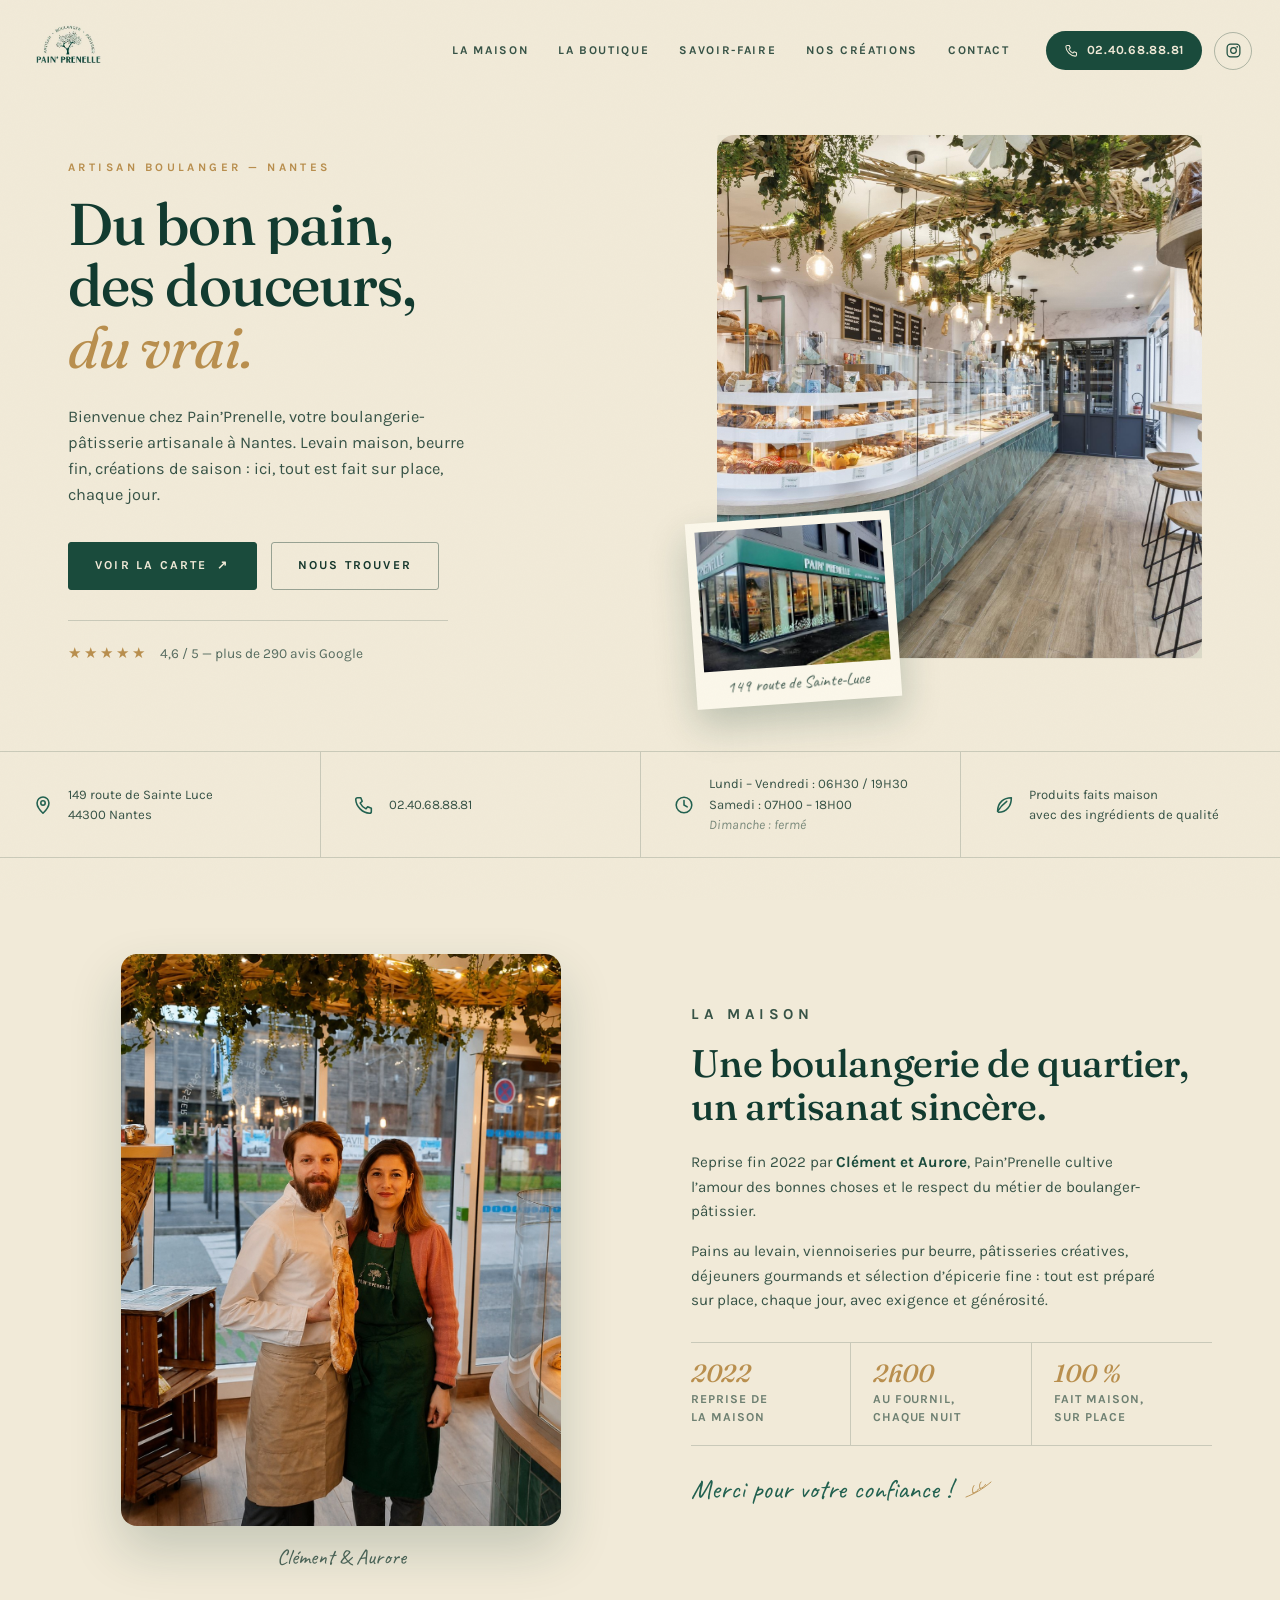
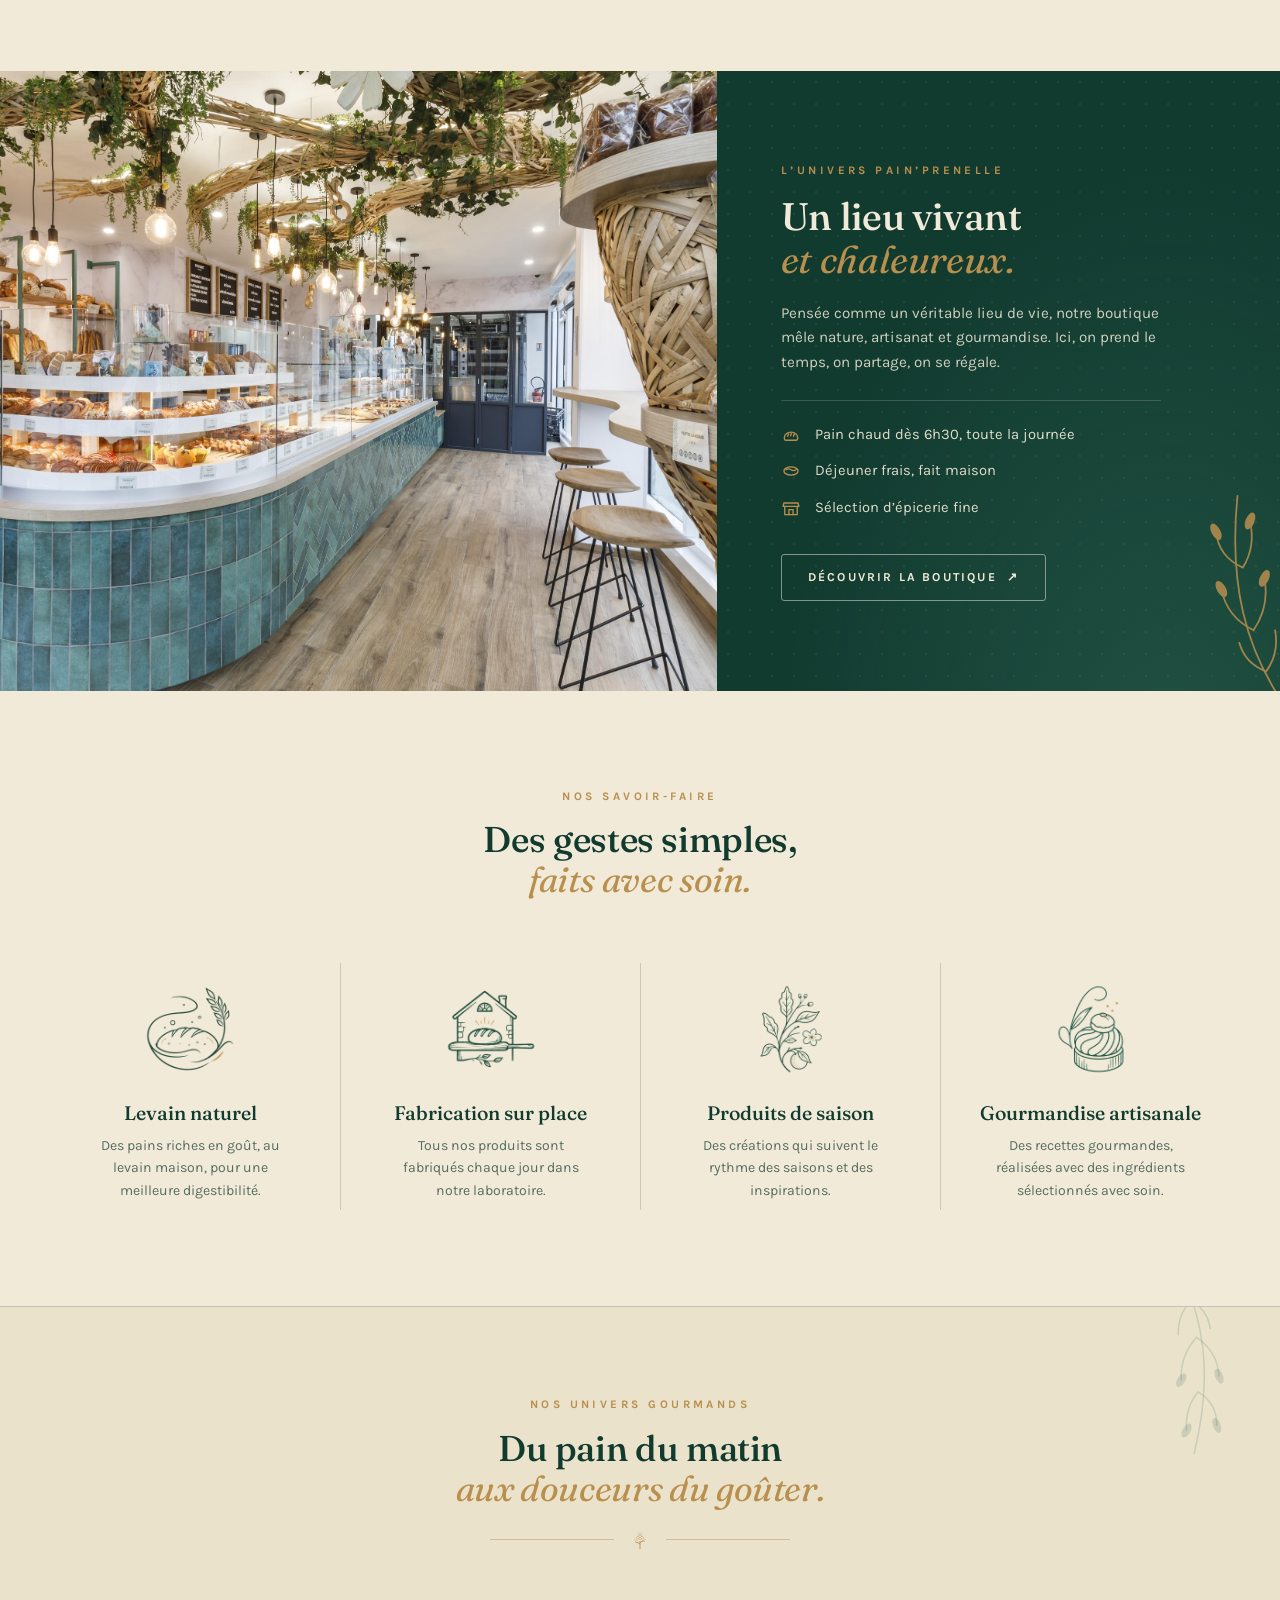
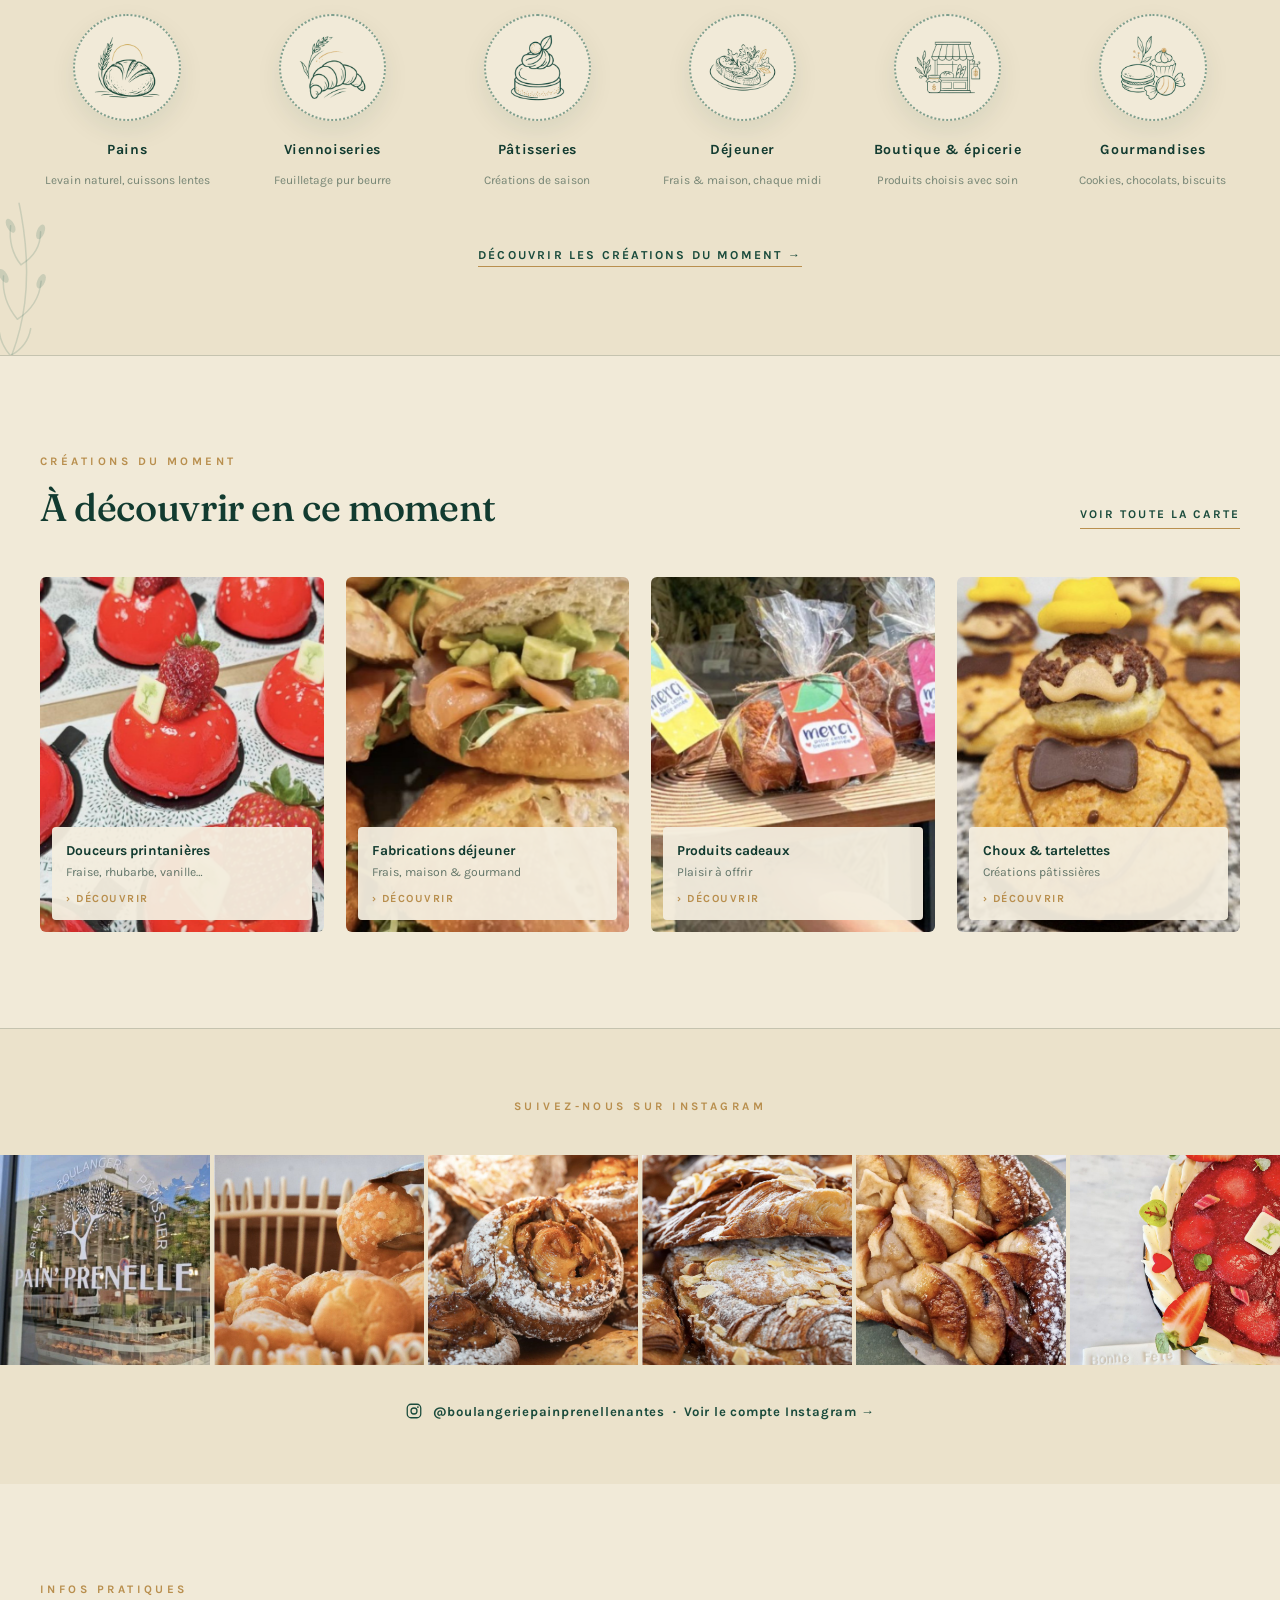
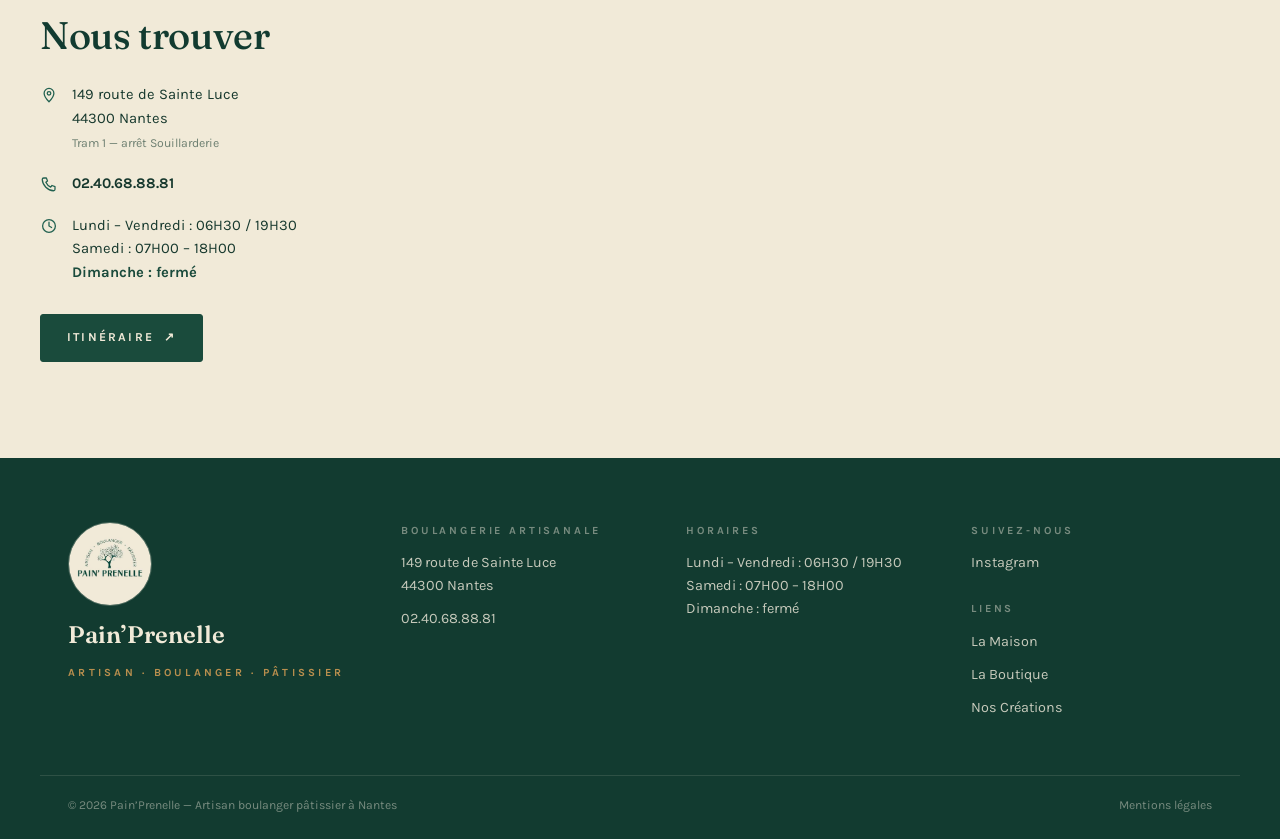
==== index.html @ 29877a32 "Site vitrine Pain'Prenelle — boulangerie artisanale à Nantes Co-Authored-By: Claude Fable 5 <noreply" ====
<!DOCTYPE html>
<html lang="fr">
<head>
  <meta charset="UTF-8" />
  <meta name="viewport" content="width=device-width, initial-scale=1.0" />
  <title>Pain'Prenelle — Artisan Boulanger Pâtissier à Nantes</title>
  <meta name="description" content="Pain'Prenelle, boulangerie-pâtisserie artisanale à Nantes (Doulon-Bottière). Pain au levain maison, viennoiseries et créations uniques, du lundi au samedi." />
  <link rel="preconnect" href="https://fonts.googleapis.com" />
  <link rel="preconnect" href="https://fonts.gstatic.com" crossorigin />
  <link href="https://fonts.googleapis.com/css2?family=Fraunces:ital,opsz,wght@0,9..144,300;0,9..144,400;0,9..144,500;0,9..144,600;1,9..144,300;1,9..144,400;1,9..144,500&family=Karla:ital,wght@0,300;0,400;0,500;0,600;0,700;1,400&family=Caveat:wght@500;600&display=swap" rel="stylesheet" />
  <link rel="stylesheet" href="styles.css?v=23" />
  <link rel="icon" href="assets/logo.jpg" />
</head>
<body>

  <!-- ============ NAV ============ -->
  <header class="nav" id="nav">
    <div class="nav__inner">
      <a href="#" class="nav__brand">
        <img src="assets/logo.jpg" alt="Pain'Prenelle — Artisan Boulanger Pâtissier" />
      </a>
      <nav class="nav__links">
        <a href="#maison">La Maison</a>
        <a href="#boutique">La Boutique</a>
        <a href="#savoirfaire">Savoir-faire</a>
        <a href="#creations">Nos Créations</a>
        <a href="#contact">Contact</a>
      </nav>
      <div class="nav__right">
        <a href="tel:0240688881" class="nav__tel">
          <svg width="15" height="15" viewBox="0 0 24 24"><use href="#icon-phone"/></svg>
          02.40.68.88.81
        </a>
        <a href="https://www.instagram.com/boulangeriepainprenellenantes/" target="_blank" rel="noopener" class="nav__insta" aria-label="Instagram">
          <svg width="17" height="17" viewBox="0 0 24 24"><use href="#icon-insta"/></svg>
        </a>
      </div>
      <button class="nav__burger" id="burger" aria-label="Menu">
        <span></span><span></span>
      </button>
    </div>
  </header>

  <div class="mobile-menu" id="mobileMenu">
    <a href="#maison">La Maison</a>
    <a href="#boutique">La Boutique</a>
    <a href="#savoirfaire">Savoir-faire</a>
    <a href="#creations">Nos Créations</a>
    <a href="#contact">Contact</a>
    <a href="tel:0240688881" class="mobile-menu__tel">02 40 68 88 81</a>
  </div>

  <!-- ============ HERO ============ -->
  <section class="hero">
    <div class="container hero__grid">
      <div class="hero__text">
        <p class="eyebrow hero-in hero-in--eyebrow">Artisan boulanger — Nantes</p>
        <h1>
          <span class="hline"><span class="hline__in">Du bon pain,</span></span>
          <span class="hline"><span class="hline__in hline__in--2">des douceurs,</span></span>
          <span class="hline"><span class="hline__in hline__in--3"><em>du vrai.</em></span></span>
        </h1>
        <p class="hero__intro hero-in hero-in--intro">
          Bienvenue chez Pain’Prenelle, votre boulangerie-pâtisserie
          artisanale à Nantes. Levain maison, beurre fin, créations
          de saison : ici, tout est fait sur place, chaque jour.
        </p>
        <div class="hero__actions hero-in hero-in--actions">
          <a href="#creations" class="btn btn--solid">Voir la carte <span aria-hidden="true">↗</span></a>
          <a href="#contact" class="btn btn--outline">Nous trouver</a>
        </div>
        <p class="hero__trust hero-in hero-in--trust">
          <span class="hero__stars" aria-hidden="true">★★★★★</span>
          4,6 / 5 — plus de 290 avis Google
        </p>
      </div>

      <div class="hero__visual">
        <div class="hero__arch">
          <img src="assets/interieur.jpg" alt="L'intérieur de la boutique Pain'Prenelle : comptoir carrelé vert sous les suspensions végétales" />
        </div>
        <figure class="hero__polaroid" aria-hidden="true">
          <img src="assets/devanture.jpg" alt="" />
          <figcaption>149 route de Sainte-Luce</figcaption>
        </figure>
      </div>
    </div>
  </section>

  <!-- ============ BARRE INFOS ============ -->
  <div class="infobar">
    <div class="infobar__cell reveal">
      <svg width="22" height="22" viewBox="0 0 24 24"><use href="#icon-pin"/></svg>
      <p>149 route de Sainte Luce<br/>44300 Nantes</p>
    </div>
    <div class="infobar__cell reveal">
      <svg width="22" height="22" viewBox="0 0 24 24"><use href="#icon-phone"/></svg>
      <p>02.40.68.88.81</p>
    </div>
    <div class="infobar__cell reveal">
      <svg width="22" height="22" viewBox="0 0 24 24"><use href="#icon-clock"/></svg>
      <p>Lundi – Vendredi : 06H30 / 19H30<br/>Samedi : 07H00 – 18H00<br/><span>Dimanche : fermé</span></p>
    </div>
    <div class="infobar__cell reveal">
      <svg width="22" height="22" viewBox="0 0 24 24"><use href="#icon-leaf"/></svg>
      <p>Produits faits maison<br/>avec des ingrédients de qualité</p>
    </div>
  </div>

  <!-- ============ LA MAISON ============ -->
  <section class="maison" id="maison">
    <div class="container maison__grid">
      <figure class="maison__portrait reveal">
        <img src="assets/clement-aurore.jpg" alt="Clément et Aurore dans leur boutique, une baguette à la main" />
        <figcaption>Clément &amp; Aurore</figcaption>
      </figure>

      <div class="maison__text">
        <p class="eyebrow reveal">La Maison</p>
        <h2 class="reveal">Une boulangerie de quartier,<br/>un artisanat sincère.</h2>
        <p class="reveal">
          Reprise fin 2022 par <strong>Clément et Aurore</strong>, Pain’Prenelle
          cultive l’amour des bonnes choses et le respect du métier
          de boulanger-pâtissier.
        </p>
        <p class="reveal">
          Pains au levain, viennoiseries pur beurre, pâtisseries créatives,
          déjeuners gourmands et sélection d’épicerie fine :
          tout est préparé sur place, chaque jour, avec exigence et générosité.
        </p>

        <ul class="maison__facts reveal">
          <li><b>2022</b><span>Reprise de<br/>la maison</span></li>
          <li><b>2h00</b><span>Au fournil,<br/>chaque nuit</span></li>
          <li><b>100 %</b><span>Fait maison,<br/>sur place</span></li>
        </ul>

        <p class="signature reveal">Merci pour votre confiance !
          <svg width="30" height="22" viewBox="0 0 60 40" aria-hidden="true"><use href="#branch-small"/></svg>
        </p>
      </div>
        </div>
  </section>

  <!-- ============ LA BOUTIQUE — panneau vert ============ -->
  <section class="boutique" id="boutique">
    <div class="boutique__media reveal">
      <img class="img-flush" src="assets/interieur.jpg" alt="L'intérieur de la boutique Pain'Prenelle : comptoir carrelé vert et suspensions végétales" />
    </div>
    <div class="boutique__panel">
      <svg class="boutique__branch" viewBox="0 0 200 260" aria-hidden="true"><use href="#branch-big"/></svg>
      <p class="eyebrow eyebrow--gold reveal">L’univers Pain’Prenelle</p>
      <h2 class="reveal">Un lieu vivant<br/><em>et chaleureux.</em></h2>
      <p class="reveal">
        Pensée comme un véritable lieu de vie, notre boutique mêle nature,
        artisanat et gourmandise. Ici, on prend le temps, on partage, on se régale.
      </p>
      <ul class="boutique__list reveal">
        <li>
          <svg width="20" height="20" viewBox="0 0 24 24"><use href="#icon-bread"/></svg>
          Pain chaud dès 6h30, toute la journée
        </li>
        <li>
          <svg width="20" height="20" viewBox="0 0 24 24"><use href="#icon-lunch"/></svg>
          Déjeuner frais, fait maison
        </li>
        <li>
          <svg width="20" height="20" viewBox="0 0 24 24"><use href="#icon-store"/></svg>
          Sélection d’épicerie fine
        </li>
      </ul>
      <a href="#contact" class="btn btn--outline-cream reveal">Découvrir la boutique <span aria-hidden="true">↗</span></a>
    </div>
  </section>

  <!-- ============ SAVOIR-FAIRE ============ -->
  <section class="savoir" id="savoirfaire">
    <div class="section-head reveal">
      <p class="eyebrow eyebrow--center">Nos savoir-faire</p>
      <h2>Des gestes simples,<br/><em>faits avec soin.</em></h2>
    </div>
    <div class="savoir__grid">
      <div class="savoir__cell reveal">
        <img src="assets/ill-levain.png" alt="" />
        <h3>Levain naturel</h3>
        <p>Des pains riches en goût, au levain maison, pour une meilleure digestibilité.</p>
      </div>
      <div class="savoir__cell reveal">
        <img src="assets/ill-fournil.png" alt="" />
        <h3>Fabrication sur place</h3>
        <p>Tous nos produits sont fabriqués chaque jour dans notre laboratoire.</p>
      </div>
      <div class="savoir__cell reveal">
        <img src="assets/ill-saison.png" alt="" />
        <h3>Produits de saison</h3>
        <p>Des créations qui suivent le rythme des saisons et des inspirations.</p>
      </div>
      <div class="savoir__cell reveal">
        <img src="assets/ill-gourmandise-art.png" alt="" />
        <h3>Gourmandise artisanale</h3>
        <p>Des recettes gourmandes, réalisées avec des ingrédients sélectionnés avec soin.</p>
      </div>
    </div>
  </section>

  <!-- ============ UNIVERS GOURMANDS ============ -->
  <section class="univers">
    <svg class="univers__deco univers__deco--l" viewBox="0 0 200 260" aria-hidden="true"><use href="#branch-big"/></svg>
    <svg class="univers__deco univers__deco--r" viewBox="0 0 200 260" aria-hidden="true"><use href="#branch-big"/></svg>

    <div class="section-head reveal">
      <p class="eyebrow eyebrow--center">Nos univers gourmands</p>
      <h2>Du pain du matin<br/><em>aux douceurs du goûter.</em></h2>
      <div class="section-head__ornament" aria-hidden="true">
        <i></i>
        <svg width="20" height="20" viewBox="0 0 60 60"><use href="#tree-icon"/></svg>
        <i></i>
      </div>
    </div>

    <div class="univers__row">
      <a href="#creations" class="univers__item reveal">
        <span class="univers__medal"><img src="assets/ill-pains.png" alt="" /></span>
        <span>Pains</span>
        <small>Levain naturel, cuissons lentes</small>
      </a>
      <a href="#creations" class="univers__item reveal">
        <span class="univers__medal"><img src="assets/ill-viennoiseries.png" alt="" /></span>
        <span>Viennoiseries</span>
        <small>Feuilletage pur beurre</small>
      </a>
      <a href="#creations" class="univers__item reveal">
        <span class="univers__medal"><img src="assets/ill-patisseries.png" alt="" /></span>
        <span>Pâtisseries</span>
        <small>Créations de saison</small>
      </a>
      <a href="#creations" class="univers__item reveal">
        <span class="univers__medal"><img src="assets/ill-dejeuner.png" alt="" /></span>
        <span>Déjeuner</span>
        <small>Frais &amp; maison, chaque midi</small>
      </a>
      <a href="#creations" class="univers__item reveal">
        <span class="univers__medal"><img src="assets/ill-boutique.png" alt="" /></span>
        <span>Boutique &amp; épicerie</span>
        <small>Produits choisis avec soin</small>
      </a>
      <a href="#creations" class="univers__item reveal">
        <span class="univers__medal"><img src="assets/ill-gourmandises.png" alt="" /></span>
        <span>Gourmandises</span>
        <small>Cookies, chocolats, biscuits</small>
      </a>
    </div>

    <p class="univers__cta reveal">
      <a href="#creations">Découvrir les créations du moment <span aria-hidden="true">→</span></a>
    </p>
  </section>

  <!-- ============ CRÉATIONS DU MOMENT ============ -->
  <section class="creations" id="creations">
    <div class="creations__head">
      <div>
        <p class="eyebrow reveal">Créations du moment</p>
        <h2 class="reveal">À découvrir en ce moment</h2>
      </div>
      <a class="creations__all reveal" href="https://www.instagram.com/boulangeriepainprenellenantes/" target="_blank" rel="noopener">Voir toute la carte</a>
    </div>
    <div class="creations__grid">
      <article class="create-card reveal">
        <img src="assets/create-douceurs.jpg" alt="Douceurs printanières aux fraises" />
        <div class="create-card__chip">
          <strong>Douceurs printanières</strong>
          <span>Fraise, rhubarbe, vanille…</span>
          <em>› Découvrir</em>
        </div>
      </article>
      <article class="create-card reveal">
        <img src="assets/create-dejeuner.jpg" alt="Sandwichs maison saumon-avocat" />
        <div class="create-card__chip">
          <strong>Fabrications déjeuner</strong>
          <span>Frais, maison &amp; gourmand</span>
          <em>› Découvrir</em>
        </div>
      </article>
      <article class="create-card reveal">
        <img src="assets/create-cadeaux.jpg" alt="Cakes à offrir" />
        <div class="create-card__chip">
          <strong>Produits cadeaux</strong>
          <span>Plaisir à offrir</span>
          <em>› Découvrir</em>
        </div>
      </article>
      <article class="create-card reveal">
        <img src="assets/create-choux.jpg" alt="Choux et tartelettes créatifs" />
        <div class="create-card__chip">
          <strong>Choux &amp; tartelettes</strong>
          <span>Créations pâtissières</span>
          <em>› Découvrir</em>
        </div>
      </article>
    </div>
  </section>

  <!-- ============ INSTAGRAM ============ -->
  <section class="insta">
    <p class="eyebrow eyebrow--center reveal">Suivez-nous sur Instagram</p>
    <div class="insta__grid">
      <a class="insta__cell reveal" href="https://www.instagram.com/boulangeriepainprenellenantes/" target="_blank" rel="noopener" aria-label="Voir sur Instagram"><img src="assets/insta-vitrine.jpg" alt="" loading="lazy" /><span class="insta__ico"><svg width="30" height="30" viewBox="0 0 24 24"><use href="#icon-insta"/></svg></span></a>
      <a class="insta__cell reveal" href="https://www.instagram.com/boulangeriepainprenellenantes/" target="_blank" rel="noopener" aria-label="Voir sur Instagram"><img src="assets/insta-choux.jpg" alt="" loading="lazy" /><span class="insta__ico"><svg width="30" height="30" viewBox="0 0 24 24"><use href="#icon-insta"/></svg></span></a>
      <a class="insta__cell reveal" href="https://www.instagram.com/boulangeriepainprenellenantes/" target="_blank" rel="noopener" aria-label="Voir sur Instagram"><img src="assets/insta-roules.jpg" alt="" loading="lazy" /><span class="insta__ico"><svg width="30" height="30" viewBox="0 0 24 24"><use href="#icon-insta"/></svg></span></a>
      <a class="insta__cell reveal" href="https://www.instagram.com/boulangeriepainprenellenantes/" target="_blank" rel="noopener" aria-label="Voir sur Instagram"><img src="assets/insta-croissants.jpg" alt="" loading="lazy" /><span class="insta__ico"><svg width="30" height="30" viewBox="0 0 24 24"><use href="#icon-insta"/></svg></span></a>
      <a class="insta__cell reveal" href="https://www.instagram.com/boulangeriepainprenellenantes/" target="_blank" rel="noopener" aria-label="Voir sur Instagram"><img src="assets/insta-tarte.jpg" alt="" loading="lazy" /><span class="insta__ico"><svg width="30" height="30" viewBox="0 0 24 24"><use href="#icon-insta"/></svg></span></a>
      <a class="insta__cell reveal" href="https://www.instagram.com/boulangeriepainprenellenantes/" target="_blank" rel="noopener" aria-label="Voir sur Instagram"><img src="assets/insta-maman.jpg" alt="" loading="lazy" /><span class="insta__ico"><svg width="30" height="30" viewBox="0 0 24 24"><use href="#icon-insta"/></svg></span></a>
    </div>
    <p class="insta__link reveal">
      <a href="https://www.instagram.com/boulangeriepainprenellenantes/" target="_blank" rel="noopener">
        <svg width="18" height="18" viewBox="0 0 24 24"><use href="#icon-insta"/></svg>
        @boulangeriepainprenellenantes&nbsp;&nbsp;·&nbsp;&nbsp;Voir le compte Instagram →
      </a>
    </p>
  </section>

  <!-- ============ NOUS TROUVER ============ -->
  <section class="trouver" id="contact">
    <div class="trouver__infos">
      <p class="eyebrow reveal">Infos pratiques</p>
      <h2 class="reveal">Nous trouver</h2>
      <ul class="trouver__list reveal">
        <li>
          <svg width="18" height="18" viewBox="0 0 24 24"><use href="#icon-pin"/></svg>
          <span>149 route de Sainte Luce<br/>44300 Nantes<br/><small>Tram 1 — arrêt Souillarderie</small></span>
        </li>
        <li>
          <svg width="18" height="18" viewBox="0 0 24 24"><use href="#icon-phone"/></svg>
          <span><a href="tel:0240688881">02.40.68.88.81</a></span>
        </li>
        <li>
          <svg width="18" height="18" viewBox="0 0 24 24"><use href="#icon-clock"/></svg>
          <span>Lundi – Vendredi : 06H30 / 19H30<br/>Samedi : 07H00 – 18H00<br/><strong>Dimanche : fermé</strong></span>
        </li>
      </ul>
      <a class="btn btn--solid reveal" href="https://maps.google.com/?q=Pain+Prenelle+149+route+de+Sainte+Luce+44300+Nantes" target="_blank" rel="noopener">Itinéraire <span aria-hidden="true">↗</span></a>
    </div>
    <div class="trouver__map reveal">
      <iframe
        title="Plan d'accès Pain'Prenelle"
        src="https://www.google.com/maps?q=Pain%27Prenelle+149+route+de+Sainte+Luce+44300+Nantes&output=embed"
        loading="lazy" referrerpolicy="no-referrer-when-downgrade" allowfullscreen></iframe>
    </div>
  </section>

  <!-- ============ FOOTER ============ -->
  <footer class="footer">
    <div class="container footer__inner">
      <div class="footer__brand">
        <img class="footer__logo" src="assets/logo.jpg" alt="Logo Pain'Prenelle" />
        <span class="footer__name">Pain’Prenelle</span>
        <span class="footer__tag">Artisan · Boulanger · Pâtissier</span>
      </div>
      <div class="footer__col">
        <span class="footer__col-title">Boulangerie artisanale</span>
        <p>149 route de Sainte Luce<br/>44300 Nantes</p>
        <a href="tel:0240688881">02.40.68.88.81</a>
      </div>
      <div class="footer__col">
        <span class="footer__col-title">Horaires</span>
        <p>Lundi – Vendredi : 06H30 / 19H30<br/>Samedi : 07H00 – 18H00<br/>Dimanche : fermé</p>
      </div>
      <div class="footer__col">
        <span class="footer__col-title">Suivez-nous</span>
        <a href="https://www.instagram.com/boulangeriepainprenellenantes/" target="_blank" rel="noopener">Instagram</a>
        <span class="footer__col-title footer__col-title--gap">Liens</span>
        <a href="#maison">La Maison</a>
        <a href="#boutique">La Boutique</a>
        <a href="#creations">Nos Créations</a>
      </div>
    </div>
    <div class="footer__legal container">
      <span>© 2026 Pain’Prenelle — Artisan boulanger pâtissier à Nantes</span>
      <span>Mentions légales</span>
    </div>
  </footer>

  <!-- ============ SVG DEFS ============ -->
  <svg width="0" height="0" style="position:absolute" aria-hidden="true">
    <defs>
      <!-- Arbre du logo -->
      <g id="tree-icon">
        <path d="M30 56 L30 34 M30 42 C26 38 22 37 18 37 M30 38 C34 34 38 33 42 33"
              fill="none" stroke="currentColor" stroke-width="2.6" stroke-linecap="round"/>
        <g fill="currentColor">
          <circle cx="30" cy="16" r="2.1"/><circle cx="24" cy="19" r="1.8"/><circle cx="36" cy="19" r="1.8"/>
          <circle cx="19" cy="24" r="1.7"/><circle cx="41" cy="24" r="1.7"/><circle cx="30" cy="22" r="1.9"/>
          <circle cx="25" cy="26" r="1.6"/><circle cx="35" cy="26" r="1.6"/><circle cx="15" cy="29" r="1.4"/>
          <circle cx="45" cy="29" r="1.4"/><circle cx="21" cy="31" r="1.5"/><circle cx="39" cy="31" r="1.5"/>
          <circle cx="30" cy="28" r="1.6"/><circle cx="26" cy="12" r="1.5"/><circle cx="34" cy="12" r="1.5"/>
          <circle cx="30" cy="9" r="1.3"/><circle cx="17" cy="34" r="1.2"/><circle cx="43" cy="34" r="1.2"/>
        </g>
      </g>
      <!-- Épi vitrophanie -->
      <g id="wheat-sprig">
        <path d="M60 290 C60 200 60 120 60 40" fill="none" stroke="currentColor" stroke-width="6" stroke-linecap="round"/>
        <g fill="currentColor">
          <ellipse cx="60" cy="34" rx="7" ry="14"/>
          <ellipse cx="42" cy="72" rx="7" ry="13" transform="rotate(-28 42 72)"/>
          <ellipse cx="78" cy="72" rx="7" ry="13" transform="rotate(28 78 72)"/>
          <ellipse cx="38" cy="118" rx="7" ry="13" transform="rotate(-30 38 118)"/>
          <ellipse cx="82" cy="118" rx="7" ry="13" transform="rotate(30 82 118)"/>
          <ellipse cx="36" cy="164" rx="7" ry="13" transform="rotate(-32 36 164)"/>
          <ellipse cx="84" cy="164" rx="7" ry="13" transform="rotate(32 84 164)"/>
          <ellipse cx="34" cy="210" rx="7" ry="13" transform="rotate(-34 34 210)"/>
          <ellipse cx="86" cy="210" rx="7" ry="13" transform="rotate(34 86 210)"/>
        </g>
      </g>
      <!-- Petit brin doré -->
      <g id="branch-small" fill="none" stroke="currentColor" stroke-width="1.8" stroke-linecap="round">
        <path d="M4 36 C20 30 38 20 54 6"/>
        <path d="M18 28 C16 22 17 17 20 13 M18 28 C23 27 27 24 29 20"/>
        <path d="M32 19 C30 14 31 10 34 6 M32 19 C37 18 41 15 43 11"/>
      </g>
      <!-- Grande branche décor panneau vert -->
      <g id="branch-big" fill="none" stroke="currentColor" stroke-width="2" stroke-linecap="round">
        <path d="M180 250 C140 190 120 120 130 20"/>
        <path d="M148 170 C128 160 116 144 112 124 M148 170 C160 152 164 132 160 112"/>
        <path d="M136 100 C118 92 108 78 106 60 M136 100 C146 84 148 66 144 48"/>
        <path d="M162 216 C146 210 136 198 132 184 M162 216 C172 202 175 186 172 170"/>
        <ellipse cx="112" cy="124" rx="5" ry="10" transform="rotate(-30 112 124)" fill="currentColor" stroke="none"/>
        <ellipse cx="160" cy="112" rx="5" ry="10" transform="rotate(25 160 112)" fill="currentColor" stroke="none"/>
        <ellipse cx="106" cy="60" rx="5" ry="10" transform="rotate(-28 106 60)" fill="currentColor" stroke="none"/>
        <ellipse cx="144" cy="48" rx="5" ry="10" transform="rotate(22 144 48)" fill="currentColor" stroke="none"/>
      </g>
      <!-- Icônes line-art -->
      <g id="icon-pin" fill="none" stroke="currentColor" stroke-width="1.7" stroke-linecap="round" stroke-linejoin="round">
        <path d="M12 21 C12 21 5.5 14.8 5.5 9.8 A6.5 6.5 0 0 1 18.5 9.8 C18.5 14.8 12 21 12 21 Z"/>
        <circle cx="12" cy="9.8" r="2.4"/>
      </g>
      <g id="icon-phone" fill="none" stroke="currentColor" stroke-width="1.7" stroke-linecap="round" stroke-linejoin="round">
        <path d="M5 4 L8.5 4 L10 8 L7.8 9.8 C8.9 12.2 11.8 15.1 14.2 16.2 L16 14 L20 15.5 L20 19 C20 20.1 19.1 21 18 21 C10.3 20.6 3.4 13.7 3 6 C3 4.9 3.9 4 5 4 Z"/>
      </g>
      <g id="icon-clock" fill="none" stroke="currentColor" stroke-width="1.7" stroke-linecap="round">
        <circle cx="12" cy="12" r="8.5"/>
        <path d="M12 7 L12 12 L15.5 14"/>
      </g>
      <g id="icon-leaf">
        <path d="M5 19 C5 9 12 4 20 4 C20 13 15 20 6 20 M5 19 C8 14 11 11 15 8"
              fill="none" stroke="currentColor" stroke-width="1.7" stroke-linecap="round" stroke-linejoin="round"/>
      </g>
      <g id="icon-whisk" fill="none" stroke="currentColor" stroke-width="1.6" stroke-linecap="round">
        <path d="M8.5 3 C5.5 8 5.5 12 9 14.5 M15.5 3 C18.5 8 18.5 12 15 14.5 M12 2.5 C10 8 10 12 12 15"/>
        <path d="M12 15 L12 21 M10.5 17.5 L13.5 17.5"/>
      </g>
      <g id="icon-heart">
        <path d="M12 20 C6 15.5 3.5 12 3.5 8.8 A4.3 4.3 0 0 1 12 7.2 A4.3 4.3 0 0 1 20.5 8.8 C20.5 12 18 15.5 12 20 Z"
              fill="none" stroke="currentColor" stroke-width="1.7" stroke-linejoin="round"/>
      </g>
      <g id="icon-bread" fill="none" stroke="currentColor" stroke-width="1.6" stroke-linecap="round">
        <path d="M4 15 A8 6.5 0 0 1 20 15 L20 16.5 A1.8 1.8 0 0 1 18.2 18.3 L5.8 18.3 A1.8 1.8 0 0 1 4 16.5 Z"/>
        <path d="M9 10.5 L8 13.5 M12.5 10 L11.5 13 M16 10.5 L15 13.5"/>
      </g>
      <g id="icon-croissant" fill="none" stroke="currentColor" stroke-width="1.6" stroke-linecap="round" stroke-linejoin="round">
        <path d="M4.5 16 C4.5 10 9 5.5 15 5.5 C18 5.5 20 7.5 20 10 C20 14.5 15.5 19 10.5 19 C7 19 4.5 18 4.5 16 Z"/>
        <path d="M9.5 6.8 C8.5 10 8.5 14 10 17.8 M14.5 5.8 C13 9.5 13 13.5 14.5 17.5"/>
      </g>
      <g id="icon-cake" fill="none" stroke="currentColor" stroke-width="1.6" stroke-linecap="round" stroke-linejoin="round">
        <path d="M5 20 L5 13 A2 2 0 0 1 7 11 L17 11 A2 2 0 0 1 19 13 L19 20"/>
        <path d="M4 20 L20 20 M5 15.5 C7 17 9 17 12 15.5 C15 14 17 14 19 15.5"/>
        <path d="M12 11 L12 8 M12 8 C10.8 7 10.8 5.5 12 4.5 C13.2 5.5 13.2 7 12 8 Z"/>
      </g>
      <g id="icon-lunch" fill="none" stroke="currentColor" stroke-width="1.6" stroke-linecap="round" stroke-linejoin="round">
        <path d="M3.5 12 A8.5 5 0 0 1 20.5 12 A8.5 5 0 0 1 3.5 12 Z"/>
        <path d="M6 10.5 C8 9 10 9 12 10.5 C14 12 16 12 18 10.5"/>
      </g>
      <g id="icon-store" fill="none" stroke="currentColor" stroke-width="1.6" stroke-linecap="round" stroke-linejoin="round">
        <path d="M4.5 10 L4.5 20 L19.5 20 L19.5 10"/>
        <path d="M3.5 6 L20.5 6 L21.5 10 L2.5 10 Z"/>
        <path d="M9.5 20 L9.5 14 L14.5 14 L14.5 20"/>
      </g>
      <g id="icon-sweet" fill="none" stroke="currentColor" stroke-width="1.6" stroke-linecap="round" stroke-linejoin="round">
        <path d="M6.5 12 L17.5 12 L16 20 L8 20 Z"/>
        <path d="M6.5 12 A5.5 5.5 0 0 1 17.5 12"/>
        <path d="M12 6.5 L12 4.5 M12 4.5 A1.2 1.2 0 1 1 12.01 4.5"/>
      </g>
      <g id="icon-insta">
        <rect x="3" y="3" width="18" height="18" rx="5" fill="none" stroke="currentColor" stroke-width="1.7"/>
        <circle cx="12" cy="12" r="4" fill="none" stroke="currentColor" stroke-width="1.7"/>
        <circle cx="17.2" cy="6.8" r="1.2" fill="currentColor"/>
      </g>
    </defs>
  </svg>

  <script src="main.js?v=4"></script>
</body>
</html>
---- styles.css ----
/* ==========================================================
   PAIN'PRENELLE — Artisan Boulanger Pâtissier, Nantes
   Structure maquette : hero split, barre infos, sections
   alternées crème/vert, savoir-faire, univers, créations.
   ========================================================== */

:root {
  --green-950: #0D2B21;
  --green-900: #123B30;
  --green-800: #1A4B3C;
  --green-700: #226150;
  --green-200: #BFDCCB;
  --cream: #F1EAD8;      /* fond exact du logo */
  --cream-soft: #EBE2CB;
  --cream-deep: #E0D4B6;
  --ink: #16382D;
  --gold: #B98F4E;

  --font-display: "Fraunces", Georgia, serif;
  --font-body: "Karla", -apple-system, sans-serif;
  --font-hand: "Caveat", cursive;

  --ease: cubic-bezier(0.22, 1, 0.36, 1);
  --container: 1200px;
  --hairline: 1px solid rgba(22, 56, 45, 0.18);
  --pad-x: max(28px, calc((100vw - var(--container)) / 2));
  --section-pad: clamp(60px, 7.5vw, 96px);
}

* { margin: 0; padding: 0; box-sizing: border-box; }

html { scroll-behavior: smooth; }

body {
  font-family: var(--font-body);
  background: var(--cream);
  color: var(--ink);
  line-height: 1.6;
  -webkit-font-smoothing: antialiased;
  overflow-x: hidden;
}

/* Grain papier discret */
body::after {
  content: "";
  position: fixed;
  inset: 0;
  z-index: 2000;
  pointer-events: none;
  opacity: 0.02;
  mix-blend-mode: multiply;
  background-image: url("data:image/svg+xml,%3Csvg xmlns='http://www.w3.org/2000/svg' width='240' height='240'%3E%3Cfilter id='n'%3E%3CfeTurbulence type='fractalNoise' baseFrequency='0.85' numOctaves='2' stitchTiles='stitch'/%3E%3C/filter%3E%3Crect width='240' height='240' filter='url(%23n)'/%3E%3C/svg%3E");
}

::selection { background: var(--green-700); color: var(--cream); }

.container { max-width: var(--container); margin: 0 auto; padding: 0 28px; }

h1, h2, h3 { font-family: var(--font-display); font-weight: 500; line-height: 1.12; }
h2 { font-size: clamp(1.75rem, 3vw, 2.5rem); letter-spacing: -0.01em; color: var(--green-900); }

a { color: inherit; }

.eyebrow {
  font-size: 0.72rem;
  font-weight: 700;
  letter-spacing: 0.3em;
  text-transform: uppercase;
  color: var(--gold);
  margin-bottom: 16px;
}
.eyebrow--gold { color: var(--gold); }
.eyebrow--center { text-align: center; }

/* ---------- Boutons ---------- */
.btn {
  display: inline-flex;
  align-items: center;
  gap: 10px;
  padding: 13px 26px;
  font-size: 0.76rem;
  font-weight: 700;
  letter-spacing: 0.18em;
  text-transform: uppercase;
  text-decoration: none;
  border-radius: 3px;
  border: 1px solid var(--green-800);
  transition: background 0.4s var(--ease), color 0.4s var(--ease), border-color 0.4s var(--ease), transform 0.4s var(--ease);
}
.btn:hover { transform: translateY(-1px); }
.btn--solid { background: var(--green-800); color: var(--cream); }
.btn--solid:hover { background: var(--green-950); border-color: var(--green-950); }
.btn--outline { background: transparent; color: var(--ink); border-color: rgba(22, 56, 45, 0.4); }
.btn--outline:hover { background: var(--green-800); color: var(--cream); border-color: var(--green-800); }
.btn--outline-cream { background: transparent; color: var(--cream); border-color: rgba(244, 238, 223, 0.5); }
.btn--outline-cream:hover { background: var(--cream); color: var(--green-900); border-color: var(--cream); }

/* ---------- Placeholders restants ---------- */
.ph {
  position: relative;
  background-color: var(--cream-deep);
  background-image: radial-gradient(rgba(22, 56, 45, 0.14) 1px, transparent 1px);
  background-size: 14px 14px;
  display: flex;
  align-items: center;
  justify-content: center;
  min-height: 200px;
}
.ph::after {
  content: attr(data-label);
  font-size: 0.7rem;
  font-weight: 700;
  letter-spacing: 0.18em;
  text-transform: uppercase;
  color: rgba(22, 56, 45, 0.5);
  background: var(--cream-deep);
  padding: 6px 14px;
  text-align: center;
  max-width: 85%;
}
.img-flush { display: block; width: 100%; height: 100%; object-fit: cover; }

/* ---------- Nav ---------- */
.nav {
  position: fixed;
  top: 0; left: 0; right: 0;
  z-index: 100;
  background: var(--cream);
  padding: 10px 0;
  transition: box-shadow 0.4s var(--ease), padding 0.4s var(--ease);
}
.nav.scrolled { padding: 6px 0; box-shadow: 0 1px 0 rgba(22, 56, 45, 0.14), 0 8px 24px rgba(18, 59, 48, 0.06); }
.nav__inner {
  max-width: 1320px;
  margin: 0 auto;
  padding: 0 28px;
  display: flex;
  align-items: center;
  gap: 36px;
}
.nav__brand img { display: block; height: 81px; width: auto; }
.nav__links { display: flex; gap: 30px; margin-left: auto; }
.nav__links a {
  font-size: 0.74rem;
  font-weight: 700;
  letter-spacing: 0.14em;
  text-transform: uppercase;
  text-decoration: none;
  color: rgba(22, 56, 45, 0.85);
  transition: color 0.35s var(--ease);
}
.nav__links a:hover { color: var(--gold); }
.nav__right { display: flex; align-items: center; gap: 12px; }
.nav__tel {
  display: inline-flex;
  align-items: center;
  gap: 8px;
  background: var(--green-800);
  color: var(--cream);
  text-decoration: none;
  font-size: 0.78rem;
  font-weight: 700;
  letter-spacing: 0.06em;
  padding: 10px 18px;
  border-radius: 999px;
  transition: background 0.35s var(--ease);
}
.nav__tel:hover { background: var(--green-950); }
.nav__insta {
  display: inline-flex;
  align-items: center;
  justify-content: center;
  width: 38px; height: 38px;
  border: 1px solid rgba(22, 56, 45, 0.3);
  border-radius: 999px;
  color: var(--green-800);
  transition: all 0.35s var(--ease);
}
.nav__insta:hover { background: var(--green-800); color: var(--cream); border-color: var(--green-800); }

.nav__burger {
  display: none;
  background: none;
  border: none;
  cursor: pointer;
  width: 34px; height: 30px;
  position: relative;
  z-index: 110;
}
.nav__burger span {
  position: absolute;
  left: 4px; right: 4px;
  height: 2px;
  background: var(--green-900);
  transition: all 0.4s var(--ease);
}
.nav__burger span:nth-child(1) { top: 10px; }
.nav__burger span:nth-child(2) { top: 18px; }
.nav__burger.open span:nth-child(1) { top: 14px; transform: rotate(45deg); }
.nav__burger.open span:nth-child(2) { top: 14px; transform: rotate(-45deg); }

.mobile-menu {
  position: fixed;
  inset: 0;
  z-index: 99;
  background: var(--cream);
  display: flex;
  flex-direction: column;
  align-items: center;
  justify-content: center;
  gap: 26px;
  opacity: 0;
  pointer-events: none;
  transition: opacity 0.45s var(--ease);
}
.mobile-menu.open { opacity: 1; pointer-events: auto; }
.mobile-menu a {
  font-family: var(--font-display);
  font-size: 1.9rem;
  font-weight: 500;
  color: var(--green-900);
  text-decoration: none;
}
.mobile-menu__tel { font-size: 1.2rem !important; color: var(--gold) !important; }

/* ---------- Hero — arche + polaroid + tampon ---------- */
.hero {
  padding: clamp(118px, 15vh, 170px) 0 clamp(52px, 7vh, 84px);
}
.hero__grid {
  display: grid;
  grid-template-columns: 1.05fr 1fr;
  gap: clamp(44px, 6vw, 96px);
  align-items: center;
}
.hero__text h1 {
  font-size: clamp(2.7rem, 4.6vw, 4.2rem);
  line-height: 1.05;
  color: var(--green-900);
  margin-bottom: 26px;
  letter-spacing: -0.015em;
}
.hero__text h1 em { font-style: italic; font-weight: 400; color: var(--gold); }
.hero__intro {
  font-size: 1.02rem;
  color: rgba(22, 56, 45, 0.85);
  max-width: 42ch;
  margin-bottom: 34px;
}
.hero__actions { display: flex; gap: 14px; flex-wrap: wrap; }
.hero__trust {
  margin-top: 30px;
  padding-top: 20px;
  border-top: var(--hairline);
  max-width: 380px;
  font-size: 0.86rem;
  color: rgba(22, 56, 45, 0.7);
  display: flex;
  align-items: center;
  gap: 12px;
}
.hero__stars { color: var(--gold); letter-spacing: 3px; font-size: 0.95rem; }

/* composition visuelle */
.hero__visual { position: relative; padding: 0 10px 30px 26px; }
.hero__arch {
  width: min(100%, 520px);
  margin-left: auto;
  aspect-ratio: 10 / 10.8;
  max-height: 62vh;
  border-radius: 18px;
  overflow: hidden;
  box-shadow: 0 28px 60px rgba(18, 59, 48, 0.22);
}
.hero__arch img {
  width: 100%;
  height: 100%;
  object-fit: cover;
  object-position: 42% 60%;
}
.hero__polaroid {
  position: absolute;
  left: 0;
  bottom: -14px;
  width: clamp(170px, 16vw, 225px);
  margin: 0;
  background: #FBF7EA;
  padding: 9px 9px 10px;
  box-shadow: 0 16px 36px rgba(18, 59, 48, 0.24);
  transform: rotate(-4deg);
  transition: transform 0.5s var(--ease);
}
.hero__polaroid:hover { transform: rotate(-1deg); }
.hero__polaroid img {
  display: block;
  width: 100%;
  aspect-ratio: 4 / 3;
  object-fit: cover;
  object-position: 55% 30%;
}
.hero__polaroid figcaption {
  padding-top: 8px;
  font-family: var(--font-hand);
  font-size: 1.05rem;
  color: rgba(22, 56, 45, 0.8);
  text-align: center;
  line-height: 1.1;
}

/* ---------- Barre infos ---------- */
.infobar {
  display: grid;
  grid-template-columns: repeat(4, 1fr);
  border-top: var(--hairline);
  border-bottom: var(--hairline);
  background: var(--cream);
}
.infobar__cell {
  display: flex;
  align-items: center;
  gap: 14px;
  padding: 22px clamp(18px, 2.5vw, 40px);
}
.infobar__cell + .infobar__cell { border-left: var(--hairline); }
.infobar__cell svg { flex-shrink: 0; color: var(--green-700); }
.infobar__cell p { font-size: 0.82rem; line-height: 1.55; color: rgba(22, 56, 45, 0.85); }
.infobar__cell p span { color: rgba(22, 56, 45, 0.55); font-style: italic; }

/* ---------- La Maison ---------- */
.maison { padding: var(--section-pad) 0; }
.maison__grid {
  display: grid;
  grid-template-columns: 1.05fr 1fr;
  gap: clamp(48px, 6vw, 96px);
  align-items: center;
}
.maison__text h2 { margin-bottom: 22px; }
.maison__text p { font-size: 0.95rem; color: rgba(22, 56, 45, 0.85); margin-bottom: 16px; max-width: 52ch; }
.maison__text strong { color: var(--green-800); }

.maison__facts {
  list-style: none;
  display: flex;
  margin: 30px 0 6px;
  border-top: var(--hairline);
  border-bottom: var(--hairline);
}
.maison__facts li {
  flex: 1;
  display: flex;
  flex-direction: column;
  gap: 4px;
  padding: 18px 20px 18px 0;
}
.maison__facts li + li { border-left: var(--hairline); padding-left: 22px; }
.maison__facts b {
  font-family: var(--font-display);
  font-style: italic;
  font-weight: 500;
  font-size: 1.55rem;
  color: var(--gold);
  line-height: 1;
}
.maison__facts span {
  font-size: 0.76rem;
  font-weight: 700;
  letter-spacing: 0.08em;
  text-transform: uppercase;
  color: rgba(22, 56, 45, 0.6);
  line-height: 1.5;
}

.signature {
  font-family: var(--font-hand);
  font-size: 1.7rem !important;
  color: var(--green-700) !important;
  margin-top: 22px;
  display: flex;
  align-items: center;
  gap: 12px;
}
.signature svg { color: var(--gold); }

.maison__portrait {
  margin: 0;
  width: min(100%, 440px);
  justify-self: center;
}
.maison__portrait img {
  display: block;
  width: 100%;
  aspect-ratio: 10 / 13;
  object-fit: cover;
  border-radius: 16px;
  box-shadow: 0 24px 52px rgba(18, 59, 48, 0.2);
}
.maison__portrait figcaption {
  margin-top: 14px;
  font-family: var(--font-hand);
  font-size: 1.35rem;
  color: rgba(22, 56, 45, 0.75);
  text-align: center;
}

/* ---------- La Boutique — photo / panneau vert ---------- */
.boutique {
  display: grid;
  grid-template-columns: 1fr minmax(420px, 44%);
  align-items: stretch;
  background: var(--green-900);
}
.boutique__media { min-height: 500px; position: relative; }
.boutique__media .img-flush { position: absolute; inset: 0; object-position: 78% 30%; }
.boutique__panel {
  position: relative;
  overflow: hidden;
  color: var(--cream);
  padding: clamp(56px, 7vw, 96px) var(--pad-x) clamp(56px, 7vw, 96px) clamp(40px, 5vw, 80px);
  background:
    radial-gradient(rgba(241, 234, 216, 0.06) 1.2px, transparent 1.2px),
    radial-gradient(ellipse at 80% 110%, rgba(59, 122, 100, 0.35), transparent 60%),
    var(--green-900);
  background-size: 22px 22px, auto, auto;
}
.boutique__panel h2 { color: var(--cream); margin-bottom: 20px; }
.boutique__panel h2 em { font-style: italic; font-weight: 400; color: var(--gold); }
.boutique__panel > p:not(.eyebrow) { font-size: 0.95rem; color: rgba(241, 234, 216, 0.85); max-width: 42ch; margin-bottom: 26px; }
.boutique__list {
  list-style: none;
  display: grid;
  gap: 13px;
  margin-bottom: 34px;
  padding-top: 22px;
  border-top: 1px solid rgba(241, 234, 216, 0.18);
  max-width: 380px;
  position: relative;
  z-index: 2;
}
.boutique__list li {
  display: flex;
  align-items: center;
  gap: 14px;
  font-size: 0.92rem;
  color: rgba(241, 234, 216, 0.92);
}
.boutique__list svg { flex-shrink: 0; color: var(--gold); }
.boutique__branch {
  position: absolute;
  right: -20px;
  bottom: -20px;
  width: clamp(140px, 14vw, 210px);
  color: var(--gold);
  opacity: 0.85;
  transform-origin: 90% 95%;
  animation: sway 5.5s ease-in-out infinite alternate;
}
@keyframes sway {
  from { transform: rotate(-1.6deg); }
  to   { transform: rotate(1.6deg); }
}

/* ---------- En-tête de section centré ---------- */
.section-head {
  text-align: center;
  margin-bottom: clamp(40px, 5vw, 64px);
}
.section-head .eyebrow { margin-bottom: 14px; }
.section-head h2 { font-size: clamp(1.7rem, 2.8vw, 2.3rem); }
.section-head h2 em { font-style: italic; font-weight: 400; color: var(--gold); }

/* ---------- Savoir-faire ---------- */
.savoir { padding: var(--section-pad) 28px; }
.savoir__grid {
  max-width: var(--container);
  margin: 0 auto;
  display: grid;
  grid-template-columns: repeat(4, 1fr);
}
.savoir__cell {
  text-align: center;
  padding: 18px clamp(20px, 2.8vw, 44px) 8px;
}
.savoir__cell + .savoir__cell { border-left: var(--hairline); }
.savoir__cell img {
  width: 96px;
  height: 96px;
  object-fit: contain;
  margin-bottom: 18px;
  transition: transform 0.5s var(--ease);
}
.savoir__cell:hover img { transform: translateY(-5px); }
.savoir__cell h3 {
  font-family: var(--font-display);
  font-size: 1.22rem;
  font-weight: 500;
  color: var(--green-900);
  margin-bottom: 10px;
}
.savoir__cell p { font-size: 0.88rem; color: rgba(22, 56, 45, 0.7); max-width: 26ch; margin: 0 auto; }

/* ---------- Univers gourmands — médaillons ---------- */
.univers {
  position: relative;
  overflow: hidden;
  border-top: var(--hairline);
  border-bottom: var(--hairline);
  background: var(--cream-soft);
  padding: clamp(56px, 7vw, 88px) 28px;
}
.univers__deco {
  position: absolute;
  width: clamp(120px, 12vw, 190px);
  color: rgba(34, 97, 80, 0.16);
  pointer-events: none;
}
.univers__deco--l { left: -26px; bottom: -30px; transform: scaleX(-1) rotate(6deg); }
.univers__deco--r { right: -26px; top: -34px; transform: rotate(-172deg); }

.section-head__ornament {
  display: flex;
  align-items: center;
  gap: 16px;
  max-width: 300px;
  margin: 22px auto 0;
  color: var(--gold);
}
.section-head__ornament i { flex: 1; border-top: 1px solid rgba(185, 143, 78, 0.45); }
.univers__row {
  max-width: var(--container);
  margin: 0 auto;
  display: flex;
  justify-content: center;
  gap: clamp(14px, 2.4vw, 40px);
  flex-wrap: nowrap;
}
.univers__item {
  display: flex;
  flex-direction: column;
  align-items: center;
  gap: 6px;
  text-decoration: none;
  flex: 1 1 0;
  min-width: 0;
}
.univers__item > span:nth-of-type(2) {
  margin-top: 12px;
  font-size: 0.88rem;
  font-weight: 700;
  letter-spacing: 0.04em;
  color: var(--green-900);
  border-bottom: 1.5px solid transparent;
  padding-bottom: 3px;
  transition: border-color 0.4s var(--ease), color 0.4s var(--ease);
}
.univers__item:hover > span:nth-of-type(2) { border-color: var(--gold); color: var(--green-800); }
.univers__item small {
  font-size: 0.74rem;
  color: rgba(22, 56, 45, 0.55);
  text-align: center;
  line-height: 1.45;
}
.univers__cta {
  text-align: center;
  margin-top: clamp(36px, 4.5vw, 52px);
}
.univers__cta a {
  font-size: 0.76rem;
  font-weight: 700;
  letter-spacing: 0.18em;
  text-transform: uppercase;
  text-decoration: none;
  color: var(--green-800);
  border-bottom: 1.5px solid var(--gold);
  padding-bottom: 4px;
  transition: color 0.35s var(--ease);
}
.univers__cta a:hover { color: var(--gold); }
.univers__medal {
  display: flex;
  align-items: center;
  justify-content: center;
  width: clamp(92px, 8.4vw, 126px);
  height: clamp(92px, 8.4vw, 126px);
  border-radius: 50%;
  border: 2px dotted rgba(34, 97, 80, 0.55);
  background: var(--cream);
  box-shadow: 0 10px 26px rgba(18, 59, 48, 0.08);
  transition: transform 0.5s var(--ease), border-color 0.5s var(--ease), box-shadow 0.5s var(--ease);
}
.univers__medal img {
  width: 70%;
  height: 70%;
  object-fit: contain;
}
.univers__item:hover .univers__medal {
  transform: rotate(6deg) scale(1.06);
  border-color: var(--gold);
  box-shadow: 0 16px 34px rgba(18, 59, 48, 0.14);
}

/* ---------- Créations du moment ---------- */
.creations { padding: var(--section-pad) 28px; }
.creations__head {
  max-width: var(--container);
  margin: 0 auto clamp(32px, 4vw, 48px);
  display: flex;
  align-items: flex-end;
  justify-content: space-between;
  gap: 24px;
}
.creations__all {
  font-size: 0.74rem;
  font-weight: 700;
  letter-spacing: 0.18em;
  text-transform: uppercase;
  text-decoration: none;
  color: var(--green-800);
  border-bottom: 1.5px solid var(--gold);
  padding-bottom: 4px;
  white-space: nowrap;
  transition: color 0.35s var(--ease);
}
.creations__all:hover { color: var(--gold); }
.creations__grid {
  max-width: var(--container);
  margin: 0 auto;
  display: grid;
  grid-template-columns: repeat(4, 1fr);
  gap: 22px;
}
.create-card { position: relative; overflow: hidden; border-radius: 6px; }
.create-card img, .create-card .ph {
  display: block;
  width: 100%;
  aspect-ratio: 4 / 5;
  object-fit: cover;
  transition: transform 0.8s var(--ease);
}
.create-card:hover img { transform: scale(1.045); }
.create-card__chip {
  position: absolute;
  left: 12px;
  bottom: 12px;
  right: 12px;
  background: rgba(244, 238, 223, 0.95);
  border-radius: 4px;
  padding: 12px 14px;
  display: flex;
  flex-direction: column;
  gap: 2px;
}
.create-card__chip strong { font-size: 0.86rem; color: var(--green-900); }
.create-card__chip span { font-size: 0.76rem; color: rgba(22, 56, 45, 0.65); }
.create-card__chip em {
  font-style: normal;
  font-size: 0.68rem;
  font-weight: 700;
  letter-spacing: 0.14em;
  text-transform: uppercase;
  color: var(--gold);
  margin-top: 6px;
}

/* ---------- Instagram ---------- */
.insta {
  background: var(--cream-soft);
  border-top: var(--hairline);
  padding: clamp(44px, 5.5vw, 68px) 0 clamp(36px, 4.5vw, 56px);
}
.insta .eyebrow { margin-bottom: clamp(28px, 3.5vw, 40px); }
.insta__grid {
  display: grid;
  grid-template-columns: repeat(6, 1fr);
  gap: 4px;
}
.insta__cell { position: relative; display: block; overflow: hidden; }
.insta__cell img {
  display: block;
  width: 100%;
  aspect-ratio: 1 / 1;
  object-fit: cover;
  transition: transform 0.7s var(--ease);
}
.insta__cell:hover img { transform: scale(1.06); }
.insta__ico {
  position: absolute;
  inset: 0;
  display: flex;
  align-items: center;
  justify-content: center;
  background: rgba(13, 43, 33, 0.5);
  color: var(--cream);
  opacity: 0;
  transition: opacity 0.4s var(--ease);
}
.insta__cell:hover .insta__ico { opacity: 1; }
.insta__link { text-align: center; margin-top: clamp(24px, 3vw, 36px); }
.insta__link a {
  display: inline-flex;
  align-items: center;
  gap: 10px;
  font-size: 0.82rem;
  font-weight: 700;
  letter-spacing: 0.06em;
  text-decoration: none;
  color: var(--green-800);
  transition: color 0.35s var(--ease);
}
.insta__link a:hover { color: var(--gold); }

/* ---------- Nous trouver ---------- */
.trouver {
  display: grid;
  grid-template-columns: minmax(340px, 0.8fr) 1.2fr;
  align-items: stretch;
}
.trouver__infos {
  align-self: center;
  padding: var(--section-pad) clamp(28px, 3.5vw, 56px) var(--section-pad) var(--pad-x);
}
.trouver__infos h2 { margin-bottom: 26px; }
.trouver__list { list-style: none; display: grid; gap: 18px; margin-bottom: 30px; }
.trouver__list li { display: flex; gap: 14px; align-items: flex-start; }
.trouver__list svg { flex-shrink: 0; color: var(--green-700); margin-top: 3px; }
.trouver__list span { font-size: 0.92rem; line-height: 1.6; }
.trouver__list small { color: rgba(22, 56, 45, 0.6); }
.trouver__list a { text-decoration: none; font-weight: 700; }
.trouver__list strong { color: var(--green-800); }

.trouver__map { position: relative; min-height: 520px; }
.trouver__map iframe {
  position: absolute;
  inset: 0;
  width: 100%; height: 100%;
  border: 0;
  filter: sepia(0.28) saturate(0.75) hue-rotate(65deg) brightness(1.02);
}

/* ---------- Footer ---------- */
.footer {
  background: var(--green-900);
  color: rgba(244, 238, 223, 0.8);
  padding: 64px 0 0;
}
.footer__inner {
  display: grid;
  grid-template-columns: 1.2fr 1fr 1fr 1fr;
  gap: 44px;
  padding-bottom: 56px;
}
.footer__brand { display: flex; flex-direction: column; gap: 10px; }
.footer__logo {
  width: 84px;
  height: 84px;
  border-radius: 50%;
  object-fit: cover;
  border: 1px solid rgba(244, 238, 223, 0.25);
}
.footer__name { font-family: var(--font-display); font-weight: 600; font-size: 1.5rem; color: var(--cream); }
.footer__tag {
  font-size: 0.68rem;
  font-weight: 700;
  letter-spacing: 0.3em;
  text-transform: uppercase;
  color: var(--gold);
}
.footer__col { display: flex; flex-direction: column; gap: 10px; font-size: 0.9rem; }
.footer__col-title {
  font-size: 0.68rem;
  font-weight: 700;
  letter-spacing: 0.26em;
  text-transform: uppercase;
  color: rgba(244, 238, 223, 0.45);
  margin-bottom: 2px;
}
.footer__col-title--gap { margin-top: 16px; }
.footer__col a { text-decoration: none; transition: color 0.35s var(--ease); }
.footer__col a:hover { color: var(--gold); }
.footer__legal {
  display: flex;
  justify-content: space-between;
  flex-wrap: wrap;
  gap: 10px;
  border-top: 1px solid rgba(244, 238, 223, 0.12);
  padding-top: 20px;
  padding-bottom: 24px;
  font-size: 0.76rem;
  color: rgba(244, 238, 223, 0.45);
}

/* ---------- Animation d'entrée du hero ---------- */
/* photo : balayage vertical + settle du zoom */
.hero__arch {
  animation: heroPhoto 1.1s var(--ease) 0.15s both;
}
@keyframes heroPhoto {
  from { clip-path: inset(100% 0 0 0); }
  to   { clip-path: inset(0 0 0 0); }
}
.hero__arch img {
  animation: heroZoom 1.6s var(--ease) 0.15s both;
}
@keyframes heroZoom {
  from { transform: scale(1.12); }
  to   { transform: scale(1); }
}

/* titre : lignes masquées qui montent */
.hero__text h1 { margin-bottom: 26px; }
.hline { display: block; overflow: hidden; }
.hline__in { display: inline-block; transform: translateY(115%); animation: lineUp 0.85s var(--ease) 0.4s forwards; }
.hline__in--2 { animation-delay: 0.52s; }
.hline__in--3 { animation-delay: 0.64s; }
@keyframes lineUp {
  to { transform: translateY(0); }
}

/* éléments texte : fondu montant séquencé */
.hero-in { opacity: 0; transform: translateY(16px); animation: heroFade 0.8s var(--ease) forwards; }
.hero-in--eyebrow { animation-delay: 0.3s; }
.hero-in--intro   { animation-delay: 0.85s; }
.hero-in--actions { animation-delay: 1s; }
.hero-in--trust   { animation-delay: 1.15s; }
@keyframes heroFade {
  to { opacity: 1; transform: translateY(0); }
}

/* polaroid : se pose */
.hero__polaroid {
  opacity: 0;
  animation: polaroidIn 0.8s var(--ease) 1.1s forwards;
}
@keyframes polaroidIn {
  from { opacity: 0; transform: translateY(30px) rotate(-9deg); }
  to   { opacity: 1; transform: translateY(0) rotate(-4deg); }
}

@media (prefers-reduced-motion: reduce) {
  .hero__arch, .hero__arch img, .hline__in, .hero-in, .hero__polaroid {
    animation: none;
    opacity: 1;
    transform: none;
  }
  .hero__polaroid { transform: rotate(-4deg); }
}

/* ---------- Reveal ---------- */
.reveal {
  opacity: 0;
  transform: translateY(24px);
  transition: opacity 0.85s var(--ease), transform 0.85s var(--ease);
}
.reveal.visible { opacity: 1; transform: translateY(0); }

@media (prefers-reduced-motion: reduce) {
  .reveal { opacity: 1; transform: none; transition: none; }
  .boutique__branch { animation: none; }
  html { scroll-behavior: auto; }
}

/* ---------- Responsive ---------- */
@media (max-width: 1100px) {
  .nav__links { display: none; }
  .nav__burger { display: block; }
}

@media (max-width: 900px) {
  :root { --section-pad: 56px; }

  .hero { padding-top: 104px; }
  .hero__grid { grid-template-columns: 1fr; gap: 56px; }
  .hero__visual { padding: 0 0 40px 12px; max-width: 440px; margin: 0 auto; }
  .hero__arch { margin: 0 auto; max-height: none; }
  .hero__polaroid { bottom: -22px; }

  .infobar { grid-template-columns: 1fr 1fr; }
  .infobar__cell { border-top: var(--hairline); }
  .infobar__cell + .infobar__cell { border-left: none; }
  .infobar__cell:nth-child(even) { border-left: var(--hairline); }
  .infobar__cell:nth-child(-n+2) { border-top: none; }

  .maison__grid { grid-template-columns: 1fr; gap: 48px; }
  .maison__portrait { max-width: 400px; margin: 0 auto; }
  .maison__facts b { font-size: 1.3rem; }
  .maison__facts span { font-size: 0.68rem; }

  .boutique { grid-template-columns: 1fr; }
  .boutique__media { min-height: 340px; }
  .boutique__panel { padding: 52px 28px 64px; }

  .savoir__grid { grid-template-columns: 1fr 1fr; gap: 32px 0; }
  .savoir__cell:nth-child(3) { border-left: none; }

  .univers__row { flex-wrap: wrap; gap: 28px 12px; }
  .univers__item { flex: 0 1 30%; }

  .creations__grid { grid-template-columns: 1fr 1fr; }
  .insta__grid { grid-template-columns: repeat(3, 1fr); }

  .trouver { grid-template-columns: 1fr; }
  .trouver__infos { padding: var(--section-pad) 28px 36px; }
  .trouver__map { min-height: 380px; }

  .footer__inner { grid-template-columns: 1fr 1fr; gap: 32px; }
}

@media (max-width: 520px) {
  .creations__grid { grid-template-columns: 1fr; }
  .nav__tel { display: none; }
  .footer__inner { grid-template-columns: 1fr; }
}
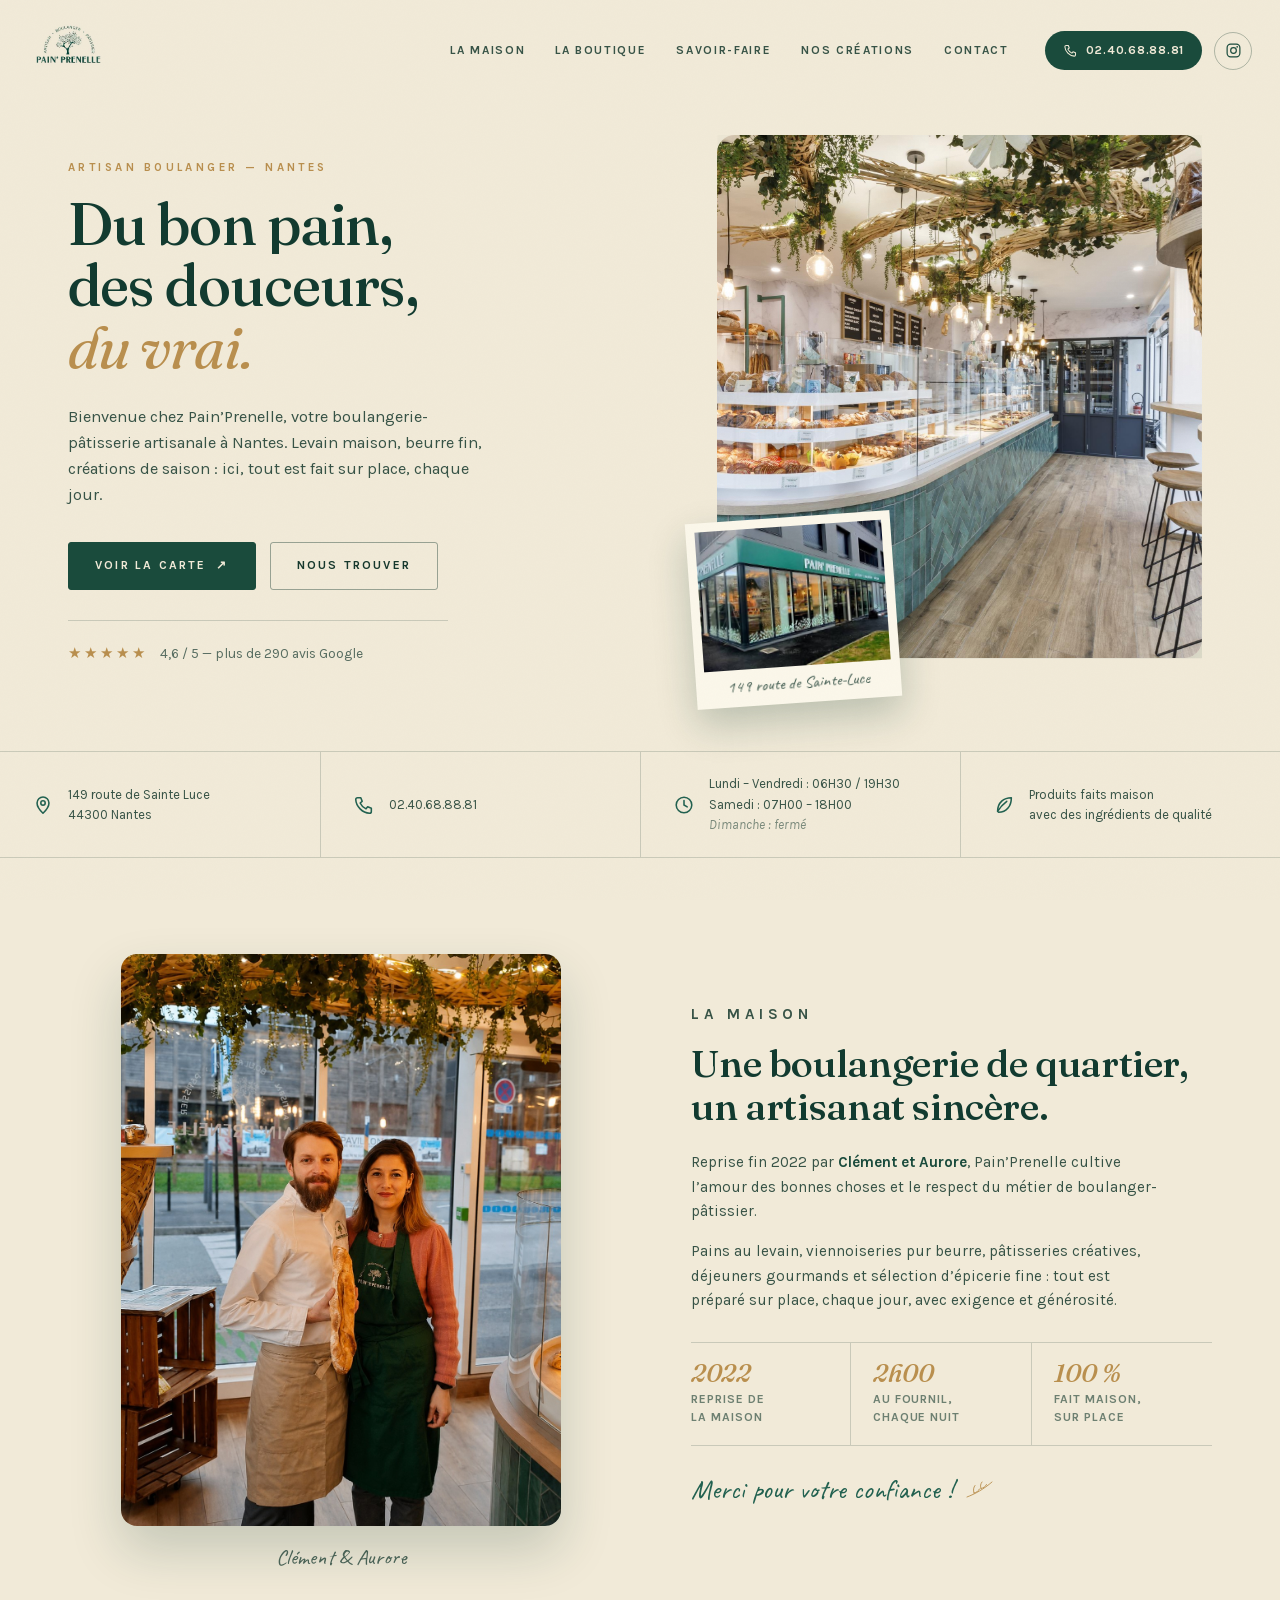
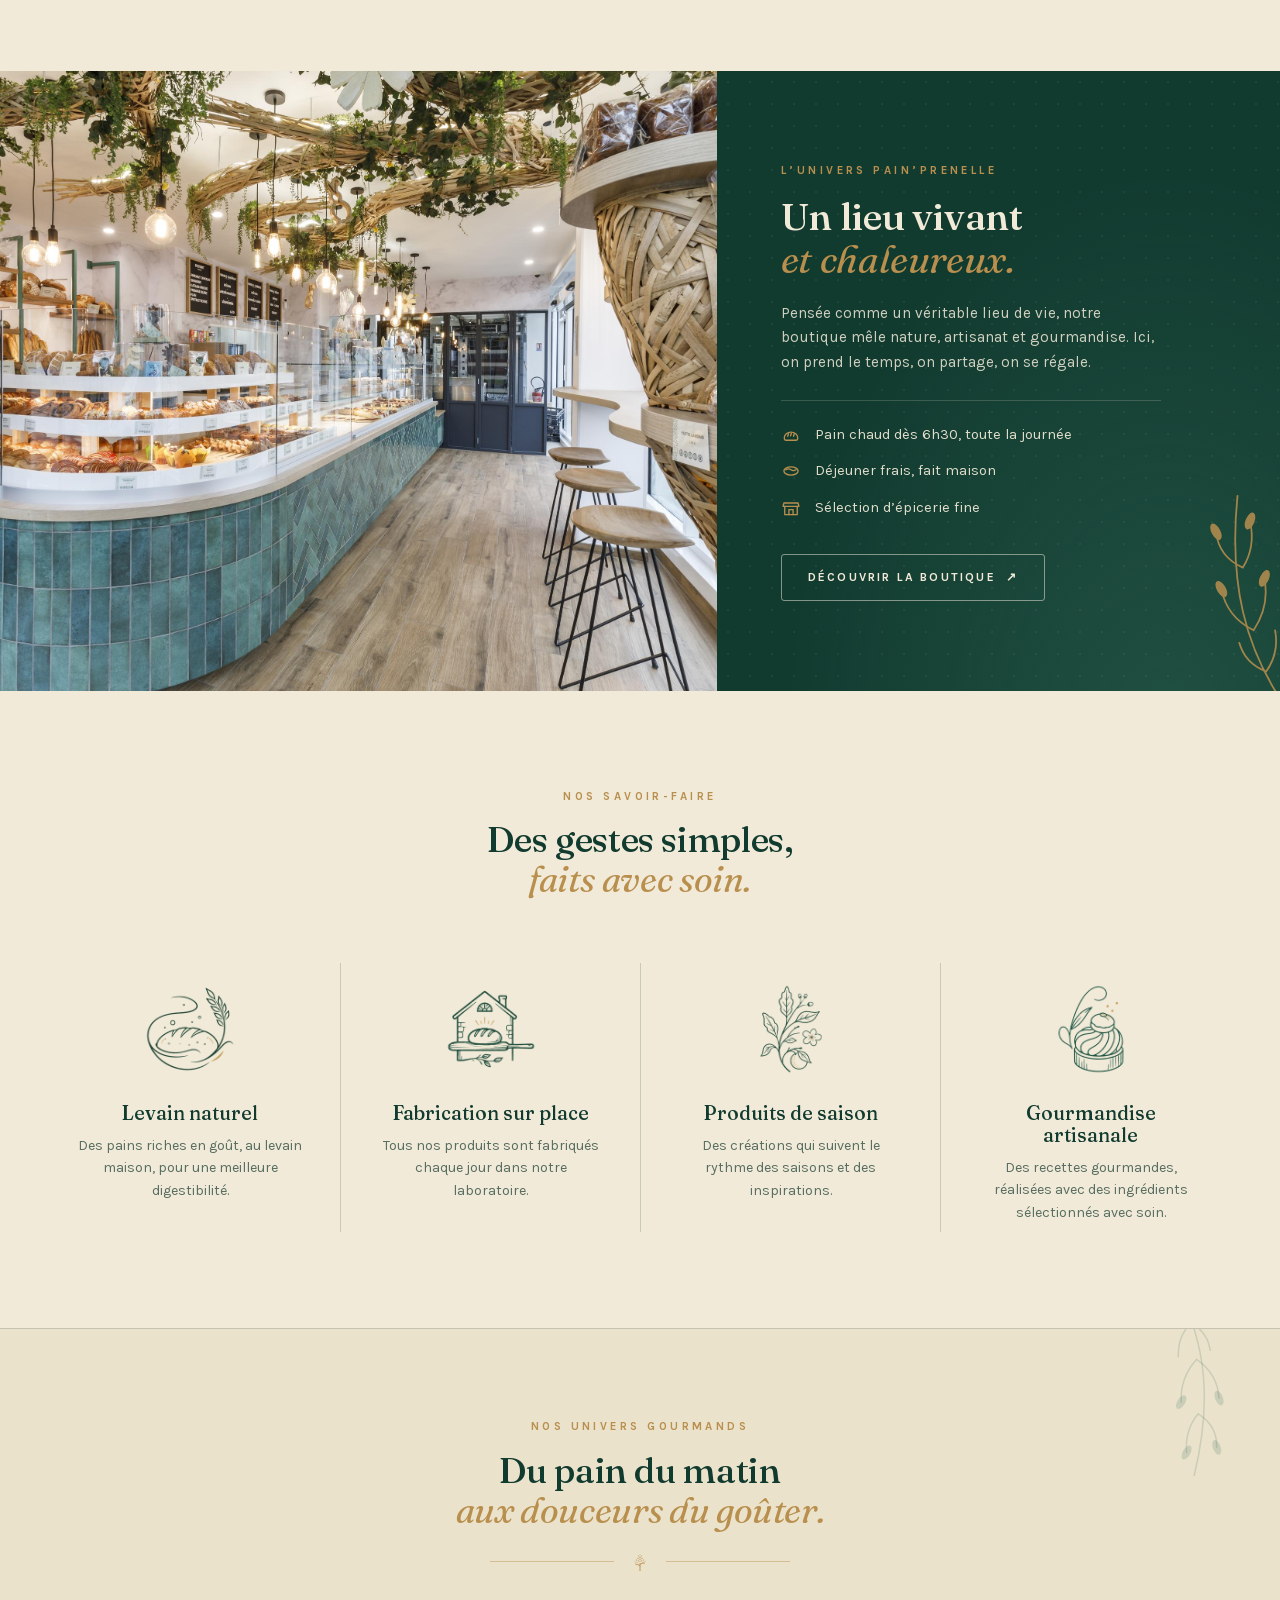
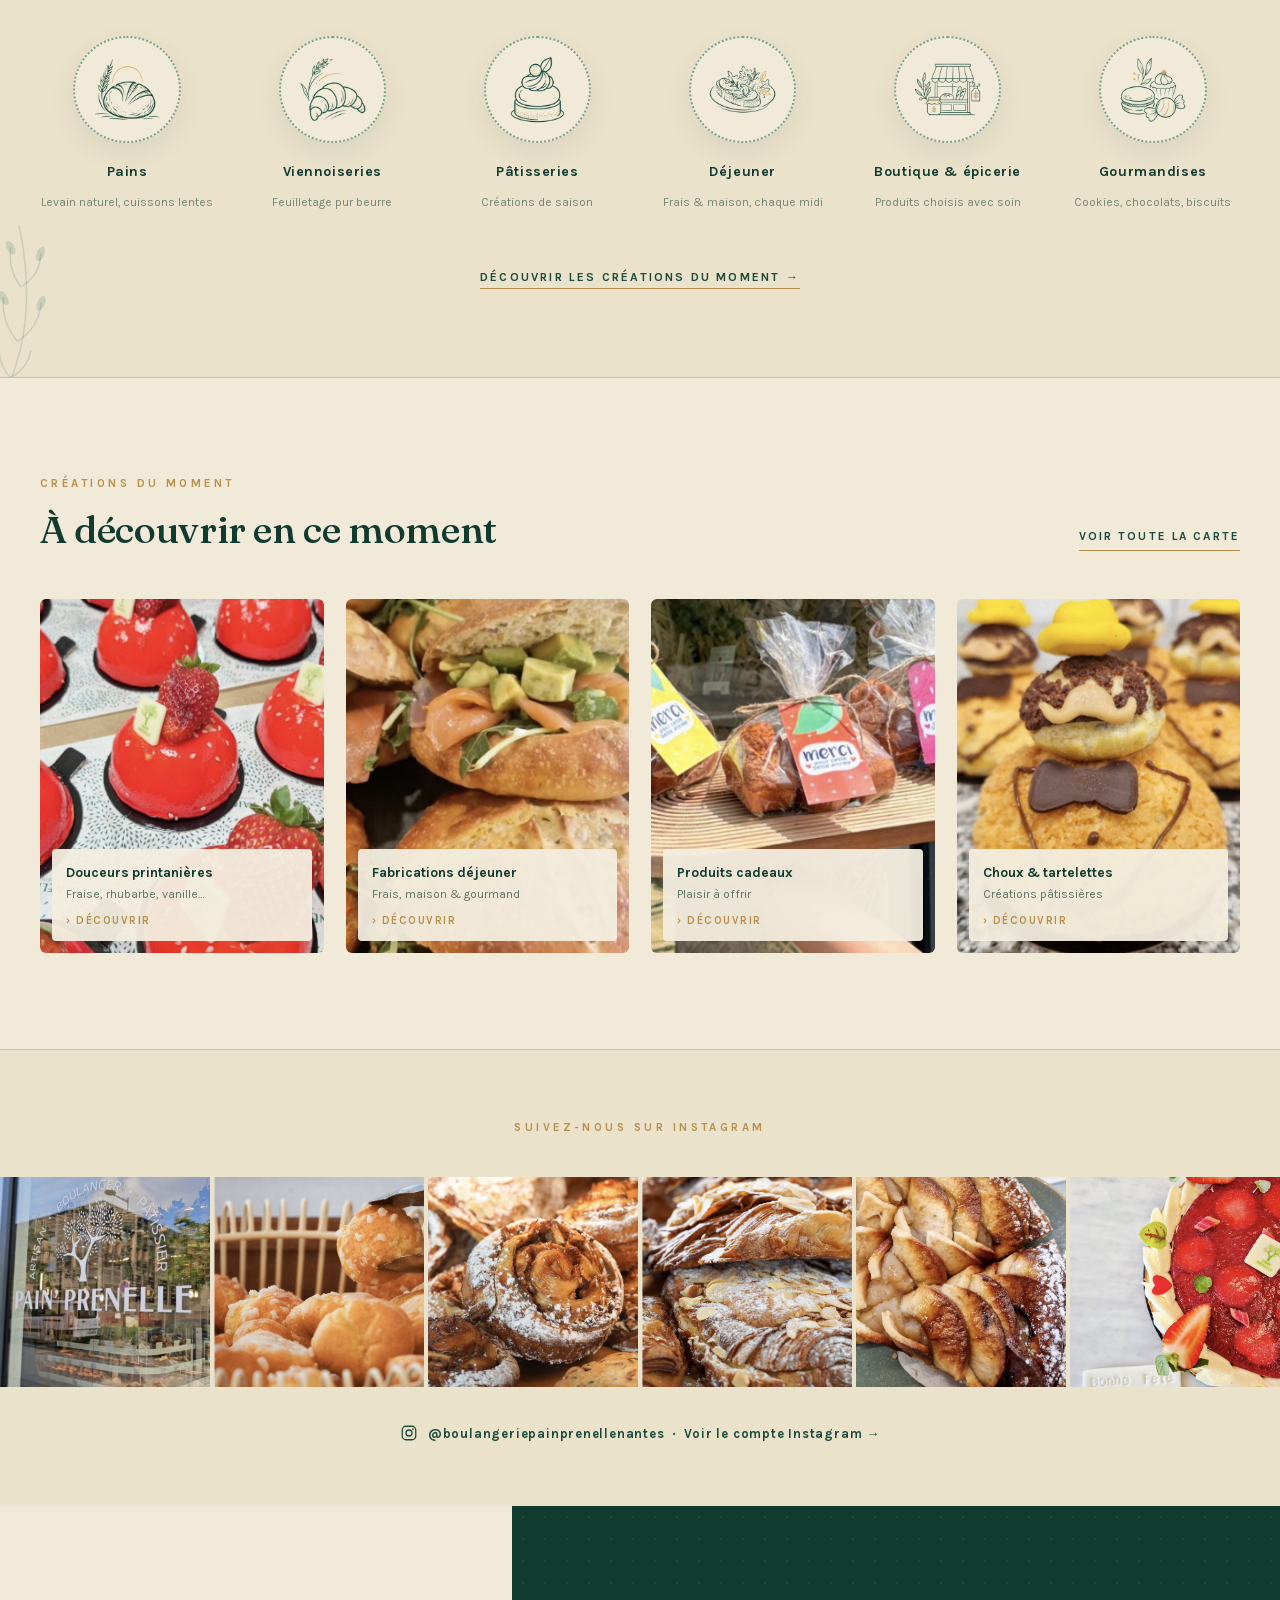
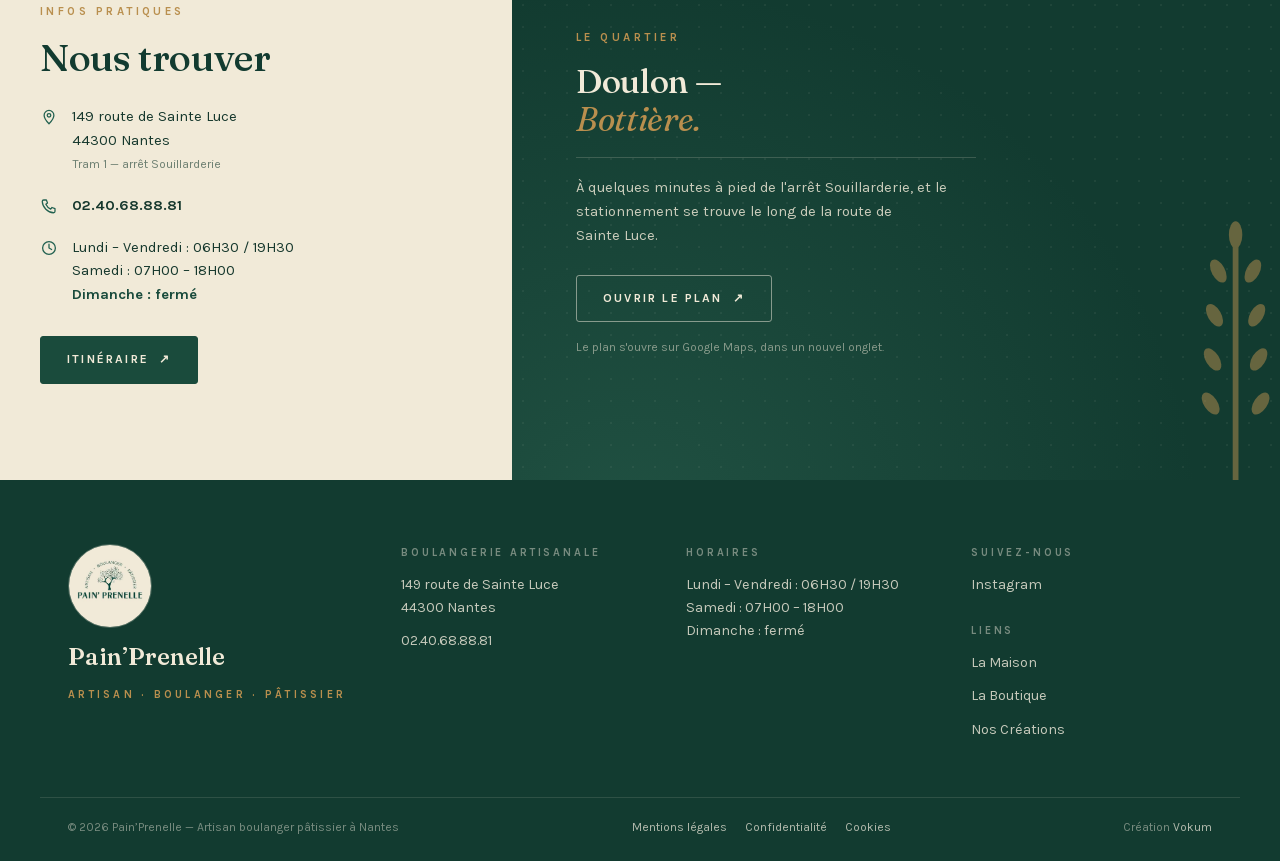
==== commit 7fc40cf8: "Pages légales : mentions légales, confidentialité et cookies Ajoute les deux pages obligatoires (art" ====
--- a/index.html
+++ b/index.html
@@ -5,13 +5,18 @@
   <meta name="viewport" content="width=device-width, initial-scale=1.0" />
   <title>Pain'Prenelle — Artisan Boulanger Pâtissier à Nantes</title>
   <meta name="description" content="Pain'Prenelle, boulangerie-pâtisserie artisanale à Nantes (Doulon-Bottière). Pain au levain maison, viennoiseries et créations uniques, du lundi au samedi." />
-  <link rel="preconnect" href="https://fonts.googleapis.com" />
-  <link rel="preconnect" href="https://fonts.gstatic.com" crossorigin />
-  <link href="https://fonts.googleapis.com/css2?family=Fraunces:ital,opsz,wght@0,9..144,300;0,9..144,400;0,9..144,500;0,9..144,600;1,9..144,300;1,9..144,400;1,9..144,500&family=Karla:ital,wght@0,300;0,400;0,500;0,600;0,700;1,400&family=Caveat:wght@500;600&display=swap" rel="stylesheet" />
-  <link rel="stylesheet" href="styles.css?v=23" />
+  <link rel="preload" href="assets/font/fraunces-normal-latin.woff2" as="font" type="font/woff2" crossorigin />
+  <link rel="preload" href="assets/font/karla-normal-latin.woff2" as="font" type="font/woff2" crossorigin />
+  <link rel="stylesheet" href="styles.css?v=26" />
   <link rel="icon" href="assets/logo.jpg" />
 </head>
 <body>
+
+  <!-- Rideau d'ouverture — mobile uniquement -->
+  <div class="curtain" aria-hidden="true">
+    <p class="curtain__name">Pain&rsquo;Prenelle</p>
+    <i class="curtain__line"></i>
+  </div>
 
   <!-- ============ NAV ============ -->
   <header class="nav" id="nav">
@@ -341,11 +346,25 @@
       </ul>
       <a class="btn btn--solid reveal" href="https://maps.google.com/?q=Pain+Prenelle+149+route+de+Sainte+Luce+44300+Nantes" target="_blank" rel="noopener">Itinéraire <span aria-hidden="true">↗</span></a>
     </div>
+    <!-- Pas de carte intégrée : une iframe Google chargerait Google dans le
+         navigateur du visiteur dès l'ouverture de la page, sans lui demander.
+         Le plan s'ouvre chez Google d'un clic, quand le visiteur le décide. -->
     <div class="trouver__map reveal">
-      <iframe
-        title="Plan d'accès Pain'Prenelle"
-        src="https://www.google.com/maps?q=Pain%27Prenelle+149+route+de+Sainte+Luce+44300+Nantes&output=embed"
-        loading="lazy" referrerpolicy="no-referrer-when-downgrade" allowfullscreen></iframe>
+      <svg class="trouver__sprig" viewBox="0 0 120 320" aria-hidden="true"><use href="#wheat-sprig"/></svg>
+      <div class="trouver__card">
+        <p class="eyebrow eyebrow--gold">Le quartier</p>
+        <p class="trouver__addr">Doulon —<br/><em>Bottière.</em></p>
+        <p class="trouver__way">
+          À quelques minutes à pied de l'arrêt Souillarderie, et le
+          stationnement se trouve le long de la route de Sainte&nbsp;Luce.
+        </p>
+        <a class="btn btn--outline-cream"
+           href="https://maps.google.com/?q=Pain+Prenelle+149+route+de+Sainte+Luce+44300+Nantes"
+           target="_blank" rel="noopener noreferrer">
+          Ouvrir le plan <span aria-hidden="true">↗</span>
+        </a>
+        <p class="trouver__note">Le plan s'ouvre sur Google Maps, dans un nouvel onglet.</p>
+      </div>
     </div>
   </section>
 
@@ -377,7 +396,12 @@
     </div>
     <div class="footer__legal container">
       <span>© 2026 Pain’Prenelle — Artisan boulanger pâtissier à Nantes</span>
-      <span>Mentions légales</span>
+      <nav class="footer__legal-nav" aria-label="Liens légaux">
+        <a href="mentions-legales.html">Mentions légales</a>
+        <a href="confidentialite.html">Confidentialité</a>
+        <a href="confidentialite.html#cookies">Cookies</a>
+      </nav>
+      <span>Création <a href="https://vokumagency.com" target="_blank" rel="noopener">Vokum</a></span>
     </div>
   </footer>
 
@@ -488,6 +512,6 @@
     </defs>
   </svg>
 
-  <script src="main.js?v=4"></script>
+  <script src="main.js?v=5"></script>
 </body>
 </html>
--- a/styles.css
+++ b/styles.css
@@ -3,6 +3,101 @@
    Structure maquette : hero split, barre infos, sections
    alternées crème/vert, savoir-faire, univers, créations.
    ========================================================== */
+
+/* ==========================================================
+   POLICES — auto-hébergées dans assets/font/
+   Fraunces, Karla, Caveat · SIL Open Font License 1.1.
+   Sous-ensembles latin + latin-ext uniquement (site en français).
+   Rapatriées depuis Google Fonts le 17 juillet 2026 : le navigateur ne
+   contacte plus aucun serveur de Google pour les charger, donc plus
+   aucune IP de visiteur transmise à Google sans consentement.
+   ========================================================== */
+
+/* --- Fraunces — variable, opsz 9..144 · wght 100..900 --- */
+@font-face {
+  font-family: "Fraunces";
+  font-style: normal;
+  font-weight: 100 900;
+  font-display: swap;
+  src: url("assets/font/fraunces-normal-latin.woff2") format("woff2");
+  unicode-range: U+0000-00FF, U+0131, U+0152-0153, U+02BB-02BC, U+02C6, U+02DA, U+02DC, U+0304, U+0308, U+0329, U+2000-206F, U+20AC, U+2122, U+2191, U+2193, U+2212, U+2215, U+FEFF, U+FFFD;
+}
+@font-face {
+  font-family: "Fraunces";
+  font-style: normal;
+  font-weight: 100 900;
+  font-display: swap;
+  src: url("assets/font/fraunces-normal-latin-ext.woff2") format("woff2");
+  unicode-range: U+0100-02BA, U+02BD-02C5, U+02C7-02CC, U+02CE-02D7, U+02DD-02FF, U+0304, U+0308, U+0329, U+1D00-1DBF, U+1E00-1E9F, U+1EF2-1EFF, U+2020, U+20A0-20AB, U+20AD-20C0, U+2113, U+2C60-2C7F, U+A720-A7FF;
+}
+@font-face {
+  font-family: "Fraunces";
+  font-style: italic;
+  font-weight: 100 900;
+  font-display: swap;
+  src: url("assets/font/fraunces-italic-latin.woff2") format("woff2");
+  unicode-range: U+0000-00FF, U+0131, U+0152-0153, U+02BB-02BC, U+02C6, U+02DA, U+02DC, U+0304, U+0308, U+0329, U+2000-206F, U+20AC, U+2122, U+2191, U+2193, U+2212, U+2215, U+FEFF, U+FFFD;
+}
+@font-face {
+  font-family: "Fraunces";
+  font-style: italic;
+  font-weight: 100 900;
+  font-display: swap;
+  src: url("assets/font/fraunces-italic-latin-ext.woff2") format("woff2");
+  unicode-range: U+0100-02BA, U+02BD-02C5, U+02C7-02CC, U+02CE-02D7, U+02DD-02FF, U+0304, U+0308, U+0329, U+1D00-1DBF, U+1E00-1E9F, U+1EF2-1EFF, U+2020, U+20A0-20AB, U+20AD-20C0, U+2113, U+2C60-2C7F, U+A720-A7FF;
+}
+
+/* --- Karla — variable en romain (wght 200..800), statique en italique (400) --- */
+@font-face {
+  font-family: "Karla";
+  font-style: normal;
+  font-weight: 200 800;
+  font-display: swap;
+  src: url("assets/font/karla-normal-latin.woff2") format("woff2");
+  unicode-range: U+0000-00FF, U+0131, U+0152-0153, U+02BB-02BC, U+02C6, U+02DA, U+02DC, U+0304, U+0308, U+0329, U+2000-206F, U+20AC, U+2122, U+2191, U+2193, U+2212, U+2215, U+FEFF, U+FFFD;
+}
+@font-face {
+  font-family: "Karla";
+  font-style: normal;
+  font-weight: 200 800;
+  font-display: swap;
+  src: url("assets/font/karla-normal-latin-ext.woff2") format("woff2");
+  unicode-range: U+0100-02BA, U+02BD-02C5, U+02C7-02CC, U+02CE-02D7, U+02DD-02FF, U+0304, U+0308, U+0329, U+1D00-1DBF, U+1E00-1E9F, U+1EF2-1EFF, U+2020, U+20A0-20AB, U+20AD-20C0, U+2113, U+2C60-2C7F, U+A720-A7FF;
+}
+@font-face {
+  font-family: "Karla";
+  font-style: italic;
+  font-weight: 400;
+  font-display: swap;
+  src: url("assets/font/karla-italic-latin.woff2") format("woff2");
+  unicode-range: U+0000-00FF, U+0131, U+0152-0153, U+02BB-02BC, U+02C6, U+02DA, U+02DC, U+0304, U+0308, U+0329, U+2000-206F, U+20AC, U+2122, U+2191, U+2193, U+2212, U+2215, U+FEFF, U+FFFD;
+}
+@font-face {
+  font-family: "Karla";
+  font-style: italic;
+  font-weight: 400;
+  font-display: swap;
+  src: url("assets/font/karla-italic-latin-ext.woff2") format("woff2");
+  unicode-range: U+0100-02BA, U+02BD-02C5, U+02C7-02CC, U+02CE-02D7, U+02DD-02FF, U+0304, U+0308, U+0329, U+1D00-1DBF, U+1E00-1E9F, U+1EF2-1EFF, U+2020, U+20A0-20AB, U+20AD-20C0, U+2113, U+2C60-2C7F, U+A720-A7FF;
+}
+
+/* --- Caveat — variable, wght 400..700 --- */
+@font-face {
+  font-family: "Caveat";
+  font-style: normal;
+  font-weight: 400 700;
+  font-display: swap;
+  src: url("assets/font/caveat-normal-latin.woff2") format("woff2");
+  unicode-range: U+0000-00FF, U+0131, U+0152-0153, U+02BB-02BC, U+02C6, U+02DA, U+02DC, U+0304, U+0308, U+0329, U+2000-206F, U+20AC, U+2122, U+2191, U+2193, U+2212, U+2215, U+FEFF, U+FFFD;
+}
+@font-face {
+  font-family: "Caveat";
+  font-style: normal;
+  font-weight: 400 700;
+  font-display: swap;
+  src: url("assets/font/caveat-normal-latin-ext.woff2") format("woff2");
+  unicode-range: U+0100-02BA, U+02BD-02C5, U+02C7-02CC, U+02CE-02D7, U+02DD-02FF, U+0304, U+0308, U+0329, U+1D00-1DBF, U+1E00-1E9F, U+1EF2-1EFF, U+2020, U+20A0-20AB, U+20AD-20C0, U+2113, U+2C60-2C7F, U+A720-A7FF;
+}
 
 :root {
   --green-950: #0D2B21;
@@ -727,13 +822,54 @@
 .trouver__list a { text-decoration: none; font-weight: 700; }
 .trouver__list strong { color: var(--green-800); }
 
-.trouver__map { position: relative; min-height: 520px; }
-.trouver__map iframe {
+/* Cartouche « nous trouver » — le plan part en lien sortant, exprès :
+   aucune iframe Google, donc aucune requête tierce à l'ouverture. */
+.trouver__map {
+  position: relative;
+  overflow: hidden;
+  min-height: 520px;
+  display: flex;
+  align-items: center;
+  padding: clamp(48px, 6vw, 80px) var(--pad-x) clamp(48px, 6vw, 80px) clamp(40px, 5vw, 72px);
+  color: var(--cream);
+  background:
+    radial-gradient(rgba(241, 234, 216, 0.06) 1.2px, transparent 1.2px),
+    radial-gradient(ellipse at 15% 110%, rgba(59, 122, 100, 0.35), transparent 62%),
+    var(--green-900);
+  background-size: 22px 22px, auto, auto;
+}
+.trouver__sprig {
   position: absolute;
-  inset: 0;
-  width: 100%; height: 100%;
-  border: 0;
-  filter: sepia(0.28) saturate(0.75) hue-rotate(65deg) brightness(1.02);
+  right: clamp(-18px, -1vw, 0px);
+  bottom: -30px;
+  width: clamp(90px, 9vw, 130px);
+  color: var(--gold);
+  opacity: 0.5;
+  pointer-events: none;
+}
+.trouver__card { position: relative; z-index: 2; max-width: 40ch; }
+.trouver__addr {
+  font-family: var(--font-display);
+  font-size: clamp(1.7rem, 2.6vw, 2.35rem);
+  font-weight: 500;
+  line-height: 1.12;
+  letter-spacing: -0.01em;
+  color: var(--cream);
+  margin-bottom: 20px;
+}
+.trouver__addr em { font-style: italic; font-weight: 400; color: var(--gold); }
+.trouver__way {
+  font-size: 0.92rem;
+  line-height: 1.65;
+  color: rgba(241, 234, 216, 0.82);
+  padding-top: 18px;
+  margin-bottom: 26px;
+  border-top: 1px solid rgba(241, 234, 216, 0.18);
+}
+.trouver__note {
+  margin-top: 16px;
+  font-size: 0.76rem;
+  color: rgba(241, 234, 216, 0.5);
 }
 
 /* ---------- Footer ---------- */
@@ -778,15 +914,24 @@
 .footer__col a:hover { color: var(--gold); }
 .footer__legal {
   display: flex;
+  align-items: center;
   justify-content: space-between;
   flex-wrap: wrap;
-  gap: 10px;
+  gap: 10px 24px;
   border-top: 1px solid rgba(244, 238, 223, 0.12);
   padding-top: 20px;
   padding-bottom: 24px;
   font-size: 0.76rem;
   color: rgba(244, 238, 223, 0.45);
 }
+.footer__legal a {
+  text-decoration: none;
+  color: rgba(244, 238, 223, 0.7);
+  transition: color 0.35s var(--ease);
+}
+.footer__legal a:hover { color: var(--gold); }
+.footer__legal a[aria-current="page"] { color: var(--gold); }
+.footer__legal-nav { display: flex; flex-wrap: wrap; gap: 8px 18px; }
 
 /* ---------- Animation d'entrée du hero ---------- */
 /* photo : balayage vertical + settle du zoom */
@@ -844,6 +989,66 @@
   .hero__polaroid { transform: rotate(-4deg); }
 }
 
+/* ---------- Rideau d'ouverture — mobile uniquement ---------- */
+.curtain { display: none; }
+
+@media (max-width: 900px) {
+  .curtain {
+    display: flex;
+    flex-direction: column;
+    align-items: center;
+    justify-content: center;
+    gap: 14px;
+    position: fixed;
+    inset: 0;
+    z-index: 3000;
+    background:
+      radial-gradient(ellipse at 50% 120%, rgba(59, 122, 100, 0.4), transparent 60%),
+      var(--green-900);
+    animation: curtainUp 0.85s cubic-bezier(0.7, 0, 0.3, 1) 1.55s forwards;
+    pointer-events: none;
+  }
+  @keyframes curtainUp {
+    to { transform: translateY(-101%); visibility: hidden; }
+  }
+  .curtain__name {
+    font-family: var(--font-display);
+    font-size: 1.9rem;
+    font-weight: 500;
+    color: var(--cream);
+    opacity: 0;
+    animation: curtainItem 0.7s var(--ease) 0.2s forwards;
+  }
+  .curtain__line {
+    width: 0;
+    border-top: 1.5px solid var(--gold);
+    animation: curtainLine 0.7s var(--ease) 0.45s forwards;
+  }
+  @keyframes curtainItem {
+    from { opacity: 0; transform: translateY(14px); }
+    to   { opacity: 1; transform: translateY(0); }
+  }
+  @keyframes curtainLine {
+    to { width: 74px; }
+  }
+
+  /* la chorégraphie du hero attend la levée du rideau */
+  .hero__arch { animation-delay: 2s; }
+  .hero__arch img { animation-delay: 2s; }
+  .hline__in { animation-delay: 2.2s; }
+  .hline__in--2 { animation-delay: 2.32s; }
+  .hline__in--3 { animation-delay: 2.44s; }
+  .hero-in--eyebrow { animation-delay: 2.1s; }
+  .hero-in--intro   { animation-delay: 2.6s; }
+  .hero-in--actions { animation-delay: 2.75s; }
+  .hero-in--trust   { animation-delay: 2.9s; }
+  .hero__polaroid { animation-delay: 2.85s; }
+}
+
+@media (prefers-reduced-motion: reduce) {
+  .curtain { display: none !important; }
+}
+
 /* ---------- Reveal ---------- */
 .reveal {
   opacity: 0;
@@ -899,7 +1104,8 @@
 
   .trouver { grid-template-columns: 1fr; }
   .trouver__infos { padding: var(--section-pad) 28px 36px; }
-  .trouver__map { min-height: 380px; }
+  .trouver__map { min-height: 0; padding: 52px 28px 60px; }
+  .trouver__sprig { width: 84px; opacity: 0.4; }
 
   .footer__inner { grid-template-columns: 1fr 1fr; gap: 32px; }
 }
@@ -909,3 +1115,188 @@
   .nav__tel { display: none; }
   .footer__inner { grid-template-columns: 1fr; }
 }
+
+/* ==========================================================
+   PAGES LÉGALES — « la liste des ingrédients »
+   Mentions légales + Confidentialité. Même papier, même encre,
+   même filets que le reste de la maison. Ce que le site contient,
+   écrit en toutes lettres, comme au dos d'un paquet.
+   ========================================================== */
+
+.legal-head {
+  max-width: 880px;
+  margin: 0 auto;
+  padding: clamp(128px, 17vh, 196px) 28px clamp(34px, 5vh, 56px);
+}
+.legal-head h1 {
+  font-family: var(--font-display);
+  font-size: clamp(2.4rem, 5vw, 3.8rem);
+  font-weight: 500;
+  line-height: 1.05;
+  letter-spacing: -0.015em;
+  color: var(--green-900);
+  margin-bottom: 22px;
+}
+.legal-head h1 em { font-style: italic; font-weight: 400; color: var(--gold); }
+.legal-lede {
+  max-width: 56ch;
+  font-size: clamp(1rem, 1.4vw, 1.1rem);
+  color: rgba(22, 56, 45, 0.8);
+}
+.legal-maj {
+  margin-top: 26px;
+  padding-top: 14px;
+  border-top: var(--hairline);
+  max-width: 56ch;
+  font-size: 0.78rem;
+  color: rgba(22, 56, 45, 0.6);
+}
+
+.legal {
+  max-width: 880px;
+  margin: 0 auto;
+  padding: 0 28px clamp(48px, 6vh, 80px);
+}
+.legal > p, .legal > ul { max-width: 68ch; }
+.legal p { font-size: 0.95rem; color: rgba(22, 56, 45, 0.85); }
+.legal p + p { margin-top: 1em; }
+.legal strong { color: var(--green-800); }
+.legal code {
+  font-size: 0.86em;
+  background: var(--cream-deep);
+  border-radius: 3px;
+  padding: 1px 6px;
+}
+.legal h2 {
+  font-size: clamp(1.4rem, 2.4vw, 1.95rem);
+  margin: clamp(44px, 6vh, 68px) 0 16px;
+  padding-top: 22px;
+  border-top: var(--hairline);
+}
+.legal h3 {
+  font-family: var(--font-display);
+  font-size: 1.12rem;
+  font-style: italic;
+  font-weight: 400;
+  color: var(--green-700);
+  margin: 28px 0 10px;
+}
+
+/* Puces : un grain de blé doré */
+.legal ul { list-style: none; margin: 14px 0; padding-left: 0; }
+.legal li {
+  position: relative;
+  padding: 5px 0 5px 24px;
+  font-size: 0.95rem;
+  color: rgba(22, 56, 45, 0.85);
+}
+.legal li::before {
+  content: "";
+  position: absolute;
+  left: 4px;
+  top: 12px;
+  width: 5px;
+  height: 9px;
+  border-radius: 50%;
+  background: var(--gold);
+  transform: rotate(22deg);
+}
+
+.legal a:not(.btn) {
+  color: var(--green-800);
+  text-decoration: underline;
+  text-underline-offset: 3px;
+  text-decoration-thickness: 1px;
+  text-decoration-color: rgba(185, 143, 78, 0.65);
+  transition: color 0.35s var(--ease), text-decoration-color 0.35s var(--ease);
+}
+.legal a:not(.btn):hover { color: var(--gold); text-decoration-color: var(--gold); }
+
+/* Fiche d'identité — l'étiquette collée au dos du paquet */
+.legal-id {
+  margin: 20px 0 10px;
+  max-width: 68ch;
+  border: var(--hairline);
+  border-radius: 4px;
+  background: var(--cream-soft);
+  overflow: hidden;
+}
+.legal-id li {
+  display: flex;
+  align-items: baseline;
+  gap: 16px;
+  padding: 11px 18px;
+}
+.legal-id li::before { content: none; }
+.legal-id li + li { border-top: var(--hairline); }
+.legal-id .k {
+  flex: 0 0 auto;
+  font-size: 0.66rem;
+  font-weight: 700;
+  letter-spacing: 0.16em;
+  text-transform: uppercase;
+  color: rgba(22, 56, 45, 0.55);
+  line-height: 1.7;
+}
+.legal-id .lead { flex: 1 1 auto; min-width: 16px; }
+.legal-id .v {
+  flex: 0 1 auto;
+  text-align: right;
+  font-weight: 500;
+  color: var(--green-900);
+}
+
+/* Encadré source — le site dit d'où il tient ce qu'il affirme */
+.legal-source {
+  max-width: 68ch;
+  margin: 22px 0;
+  padding: 18px 22px;
+  background: var(--cream-deep);
+  border-left: 3px solid var(--gold);
+  border-radius: 0 4px 4px 0;
+  font-size: 0.88rem;
+  color: rgba(22, 56, 45, 0.82);
+}
+.legal-source strong { color: var(--green-900); }
+.legal-source p + p { margin-top: 0.9em; }
+
+/* Séparateur — le filet à l'arbre, repris des en-têtes de section */
+.legal-sep {
+  display: flex;
+  align-items: center;
+  gap: 16px;
+  max-width: 300px;
+  margin: clamp(46px, 6vh, 72px) auto;
+  color: var(--gold);
+}
+.legal-sep i { flex: 1; border-top: 1px solid rgba(185, 143, 78, 0.45); }
+
+/* Trou assumé : ce qui n'a pas pu être vérifié se voit. */
+.manque {
+  background: #FFD9E2;
+  color: #7A0B26;
+  padding: 1px 7px;
+  border-radius: 2px;
+  font-weight: 600;
+  font-size: 0.94em;
+  box-decoration-break: clone;
+  -webkit-box-decoration-break: clone;
+}
+
+.legal-actions {
+  display: flex;
+  gap: 14px;
+  flex-wrap: wrap;
+  margin-top: clamp(46px, 6vh, 70px);
+  padding-top: 30px;
+  border-top: 1px solid var(--green-800);
+}
+
+/* Pages légales : nav toujours posée sur le crème, pas de rideau */
+.page-legal .nav { box-shadow: 0 1px 0 rgba(22, 56, 45, 0.14); }
+
+@media (max-width: 700px) {
+  .legal-id li { flex-wrap: wrap; gap: 2px; }
+  .legal-id .lead { display: none; }
+  .legal-id .v { text-align: left; width: 100%; }
+}
